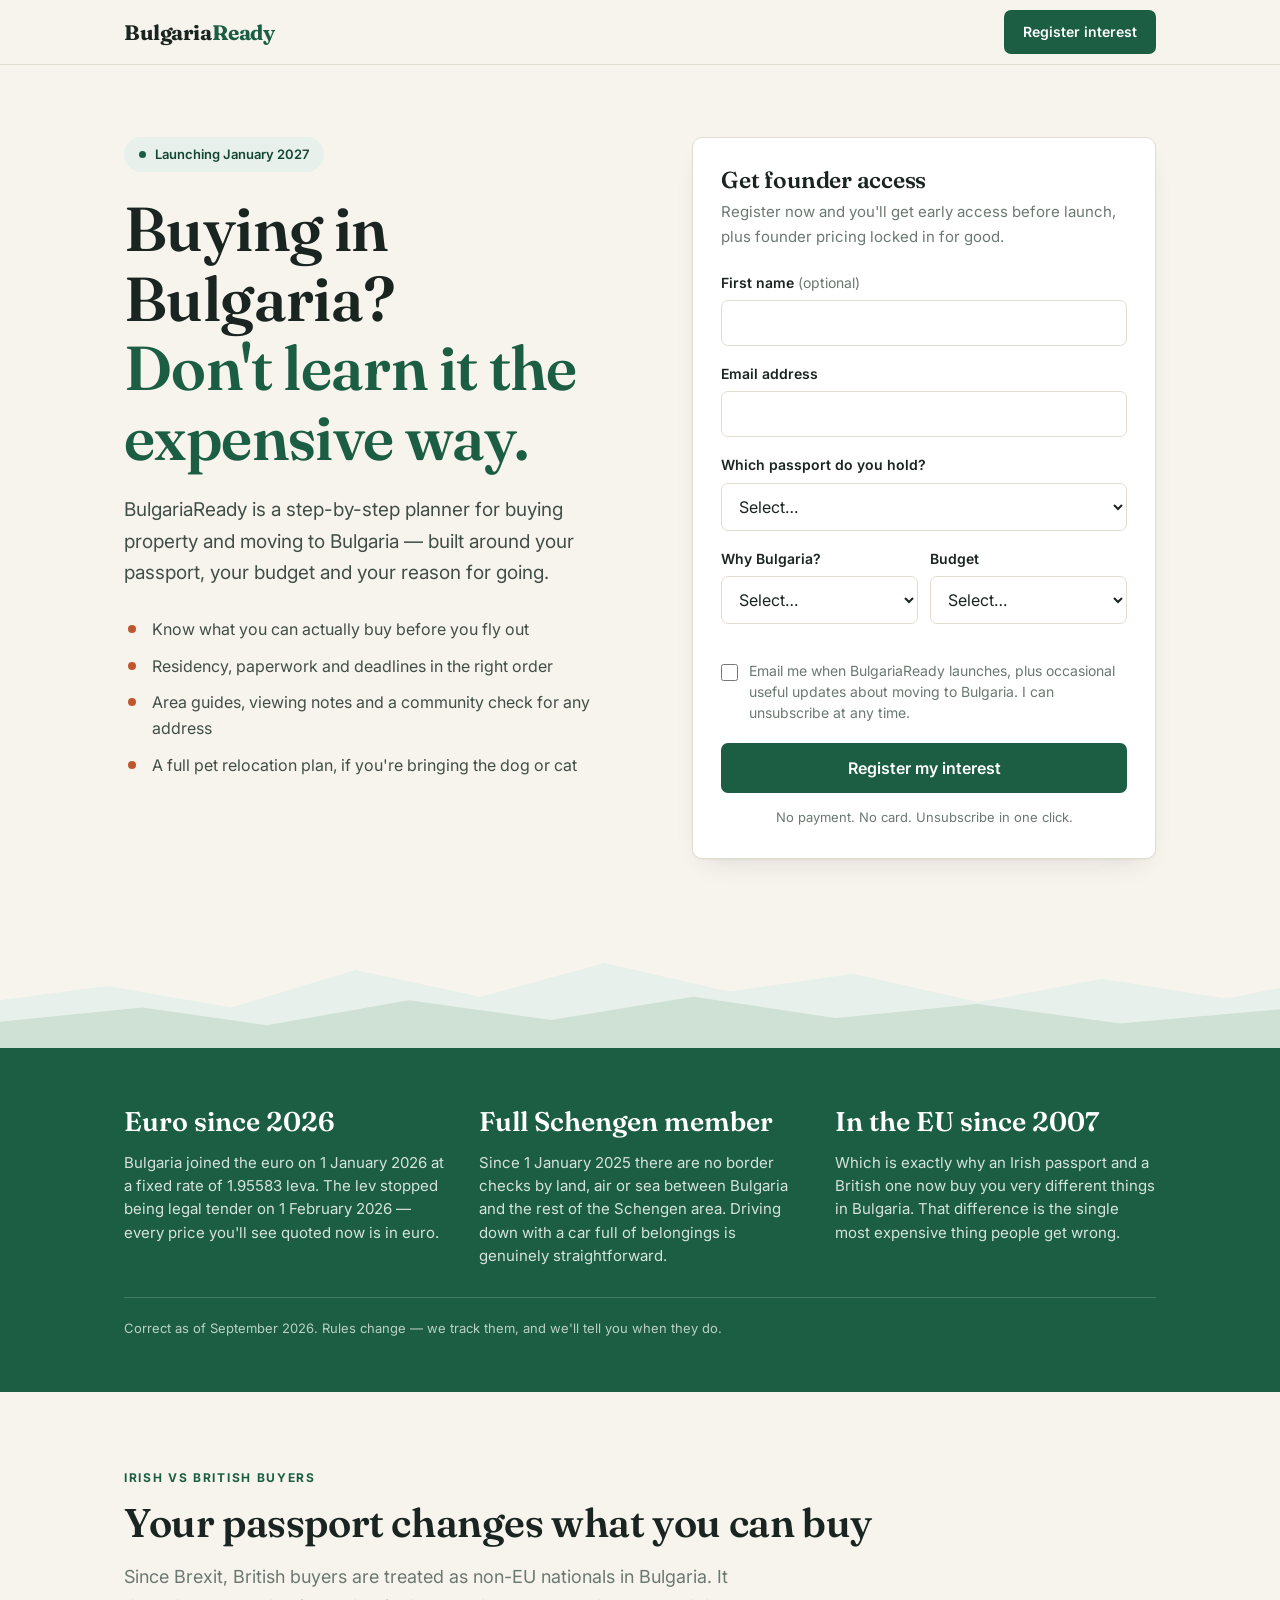
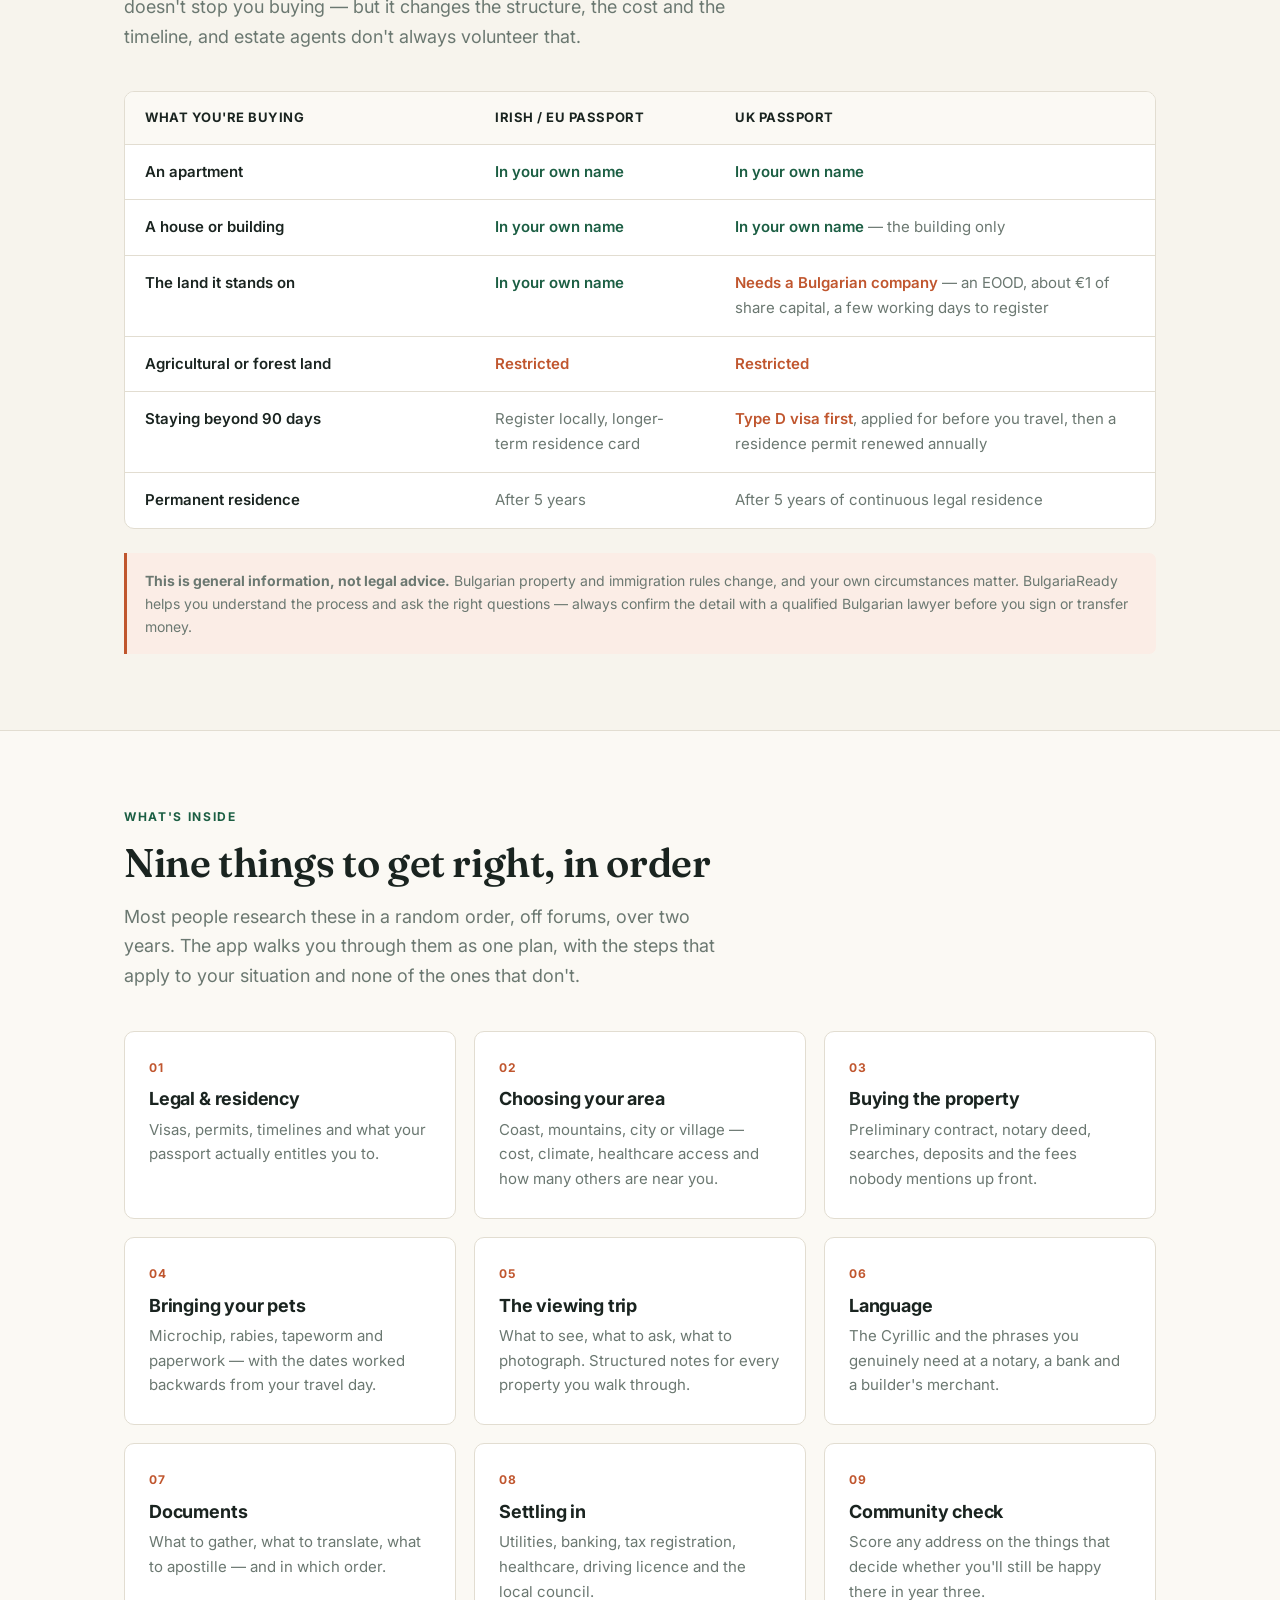
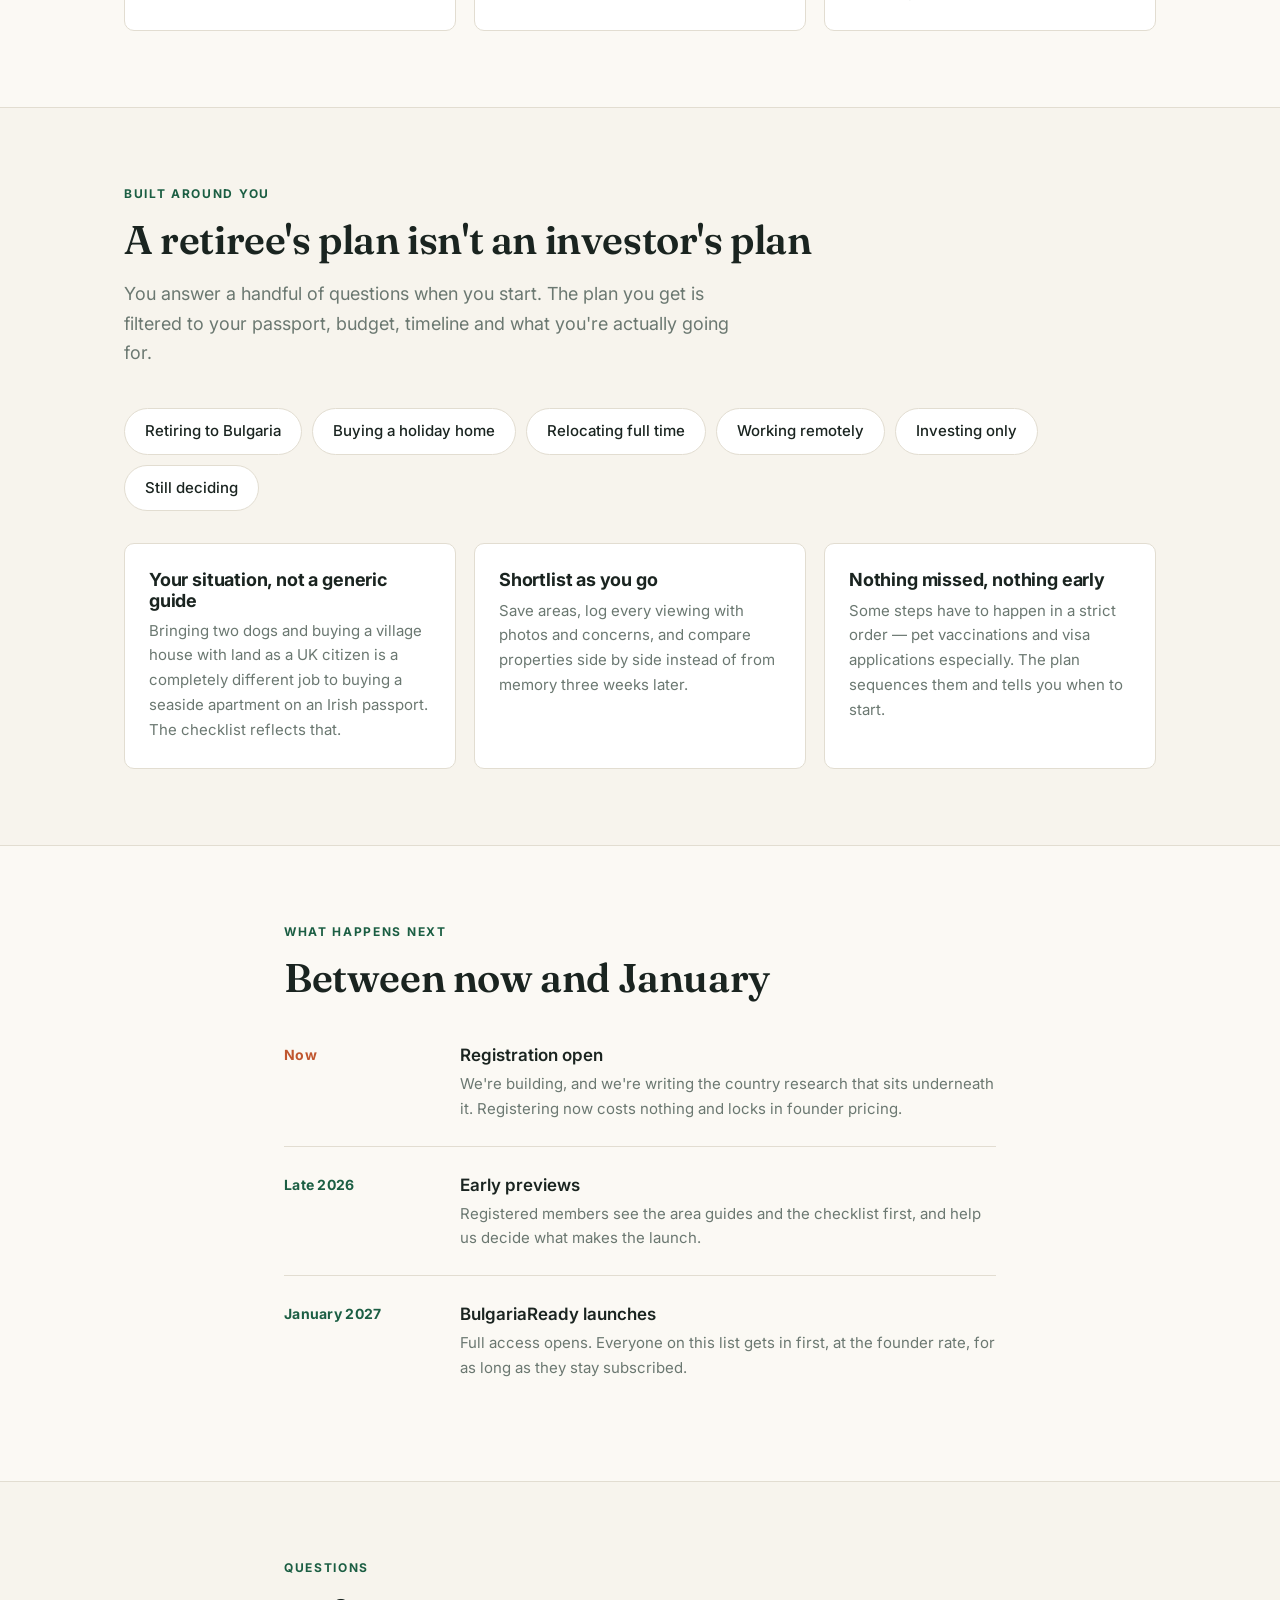
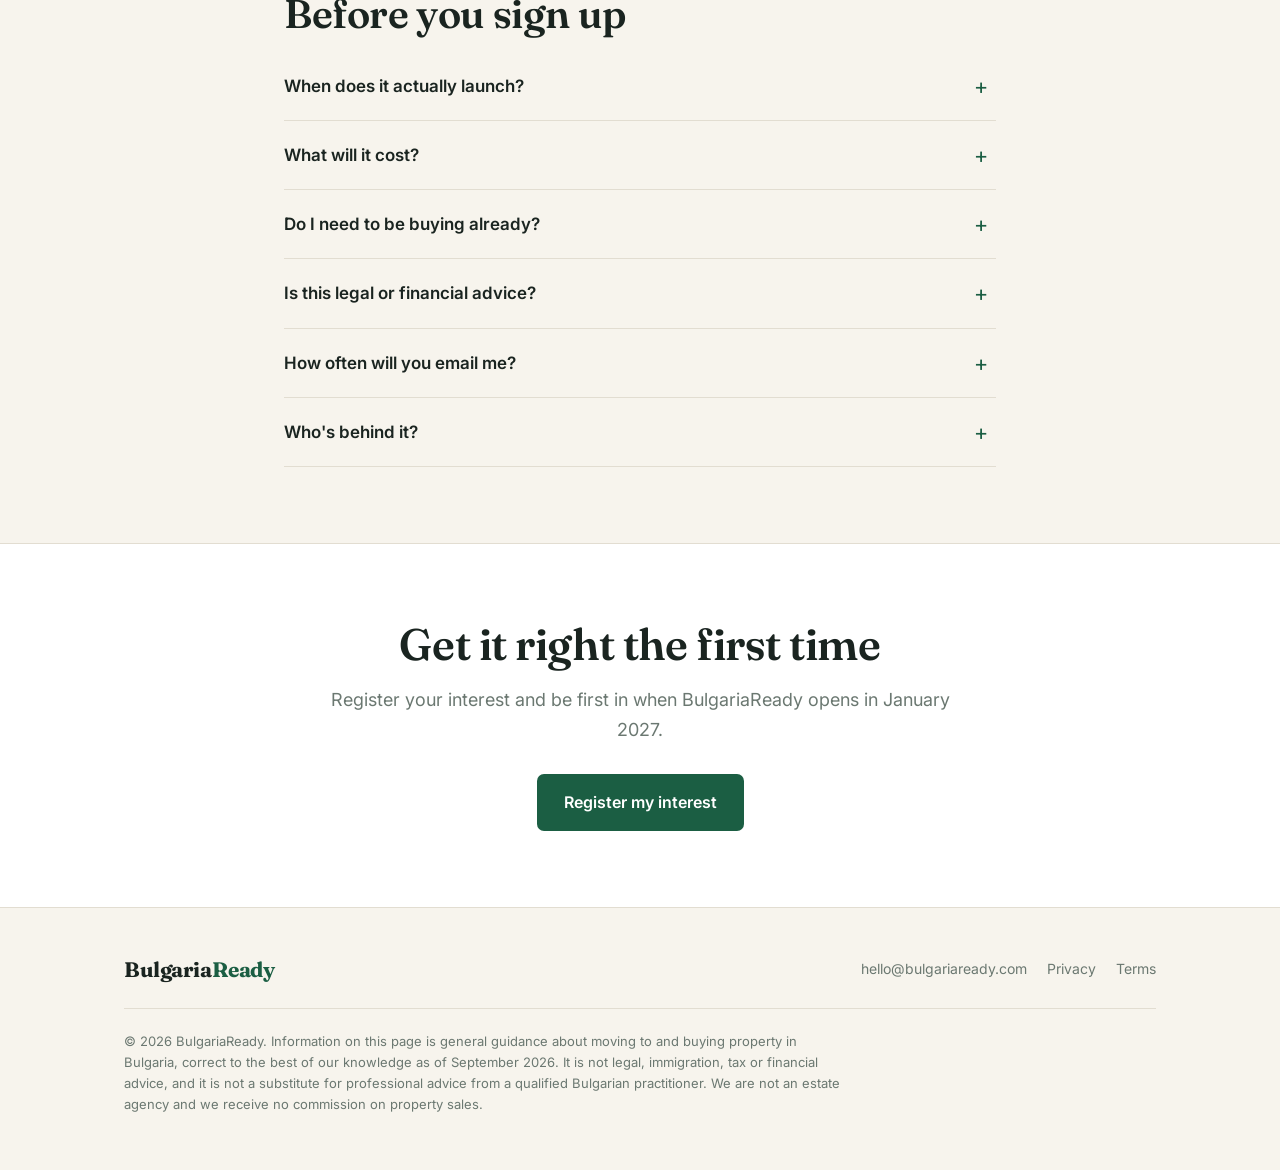
==== bulgaria-ready/index.html @ 2cf53c07 "Add BulgariaReady registration landing page Static, self-contained landing page to capture signups a" ====
<!DOCTYPE html>
<html lang="en">
<head>
<meta charset="UTF-8">
<meta name="viewport" content="width=device-width, initial-scale=1.0">
<title>BulgariaReady — Plan Your Move to Bulgaria</title>
<meta name="description" content="A step-by-step planner for buying property and moving to Bulgaria — residency, areas, the buying process, pets and paperwork. Launching January 2027. Register for founder access.">

<!-- Open Graph / social -->
<meta property="og:title" content="BulgariaReady — Plan Your Move to Bulgaria">
<meta property="og:description" content="Residency, areas, buying, pets and paperwork — in one plan built around your situation. Launching January 2027.">
<meta property="og:type" content="website">
<!-- TODO: set these to your live domain once the site is deployed -->
<meta property="og:url" content="https://bulgariaready.com/">
<meta name="twitter:card" content="summary_large_image">

<link rel="preconnect" href="https://fonts.googleapis.com">
<link rel="preconnect" href="https://fonts.gstatic.com" crossorigin>
<link href="https://fonts.googleapis.com/css2?family=Fraunces:opsz,wght@9..144,400;9..144,600;9..144,700&family=Inter:wght@400;500;600;700&display=swap" rel="stylesheet">

<style>
  *, *::before, *::after { box-sizing: border-box; margin: 0; padding: 0; }

  :root {
    color-scheme: light;

    --green:      #1B5E43;
    --green-dark: #144733;
    --green-soft: #E7F0EA;
    --terra:      #C0562E;
    --terra-soft: #FBEDE6;

    --sand:   #F7F4ED;
    --cream:  #FFFFFF;
    --ink:    #1A2420;
    --body-c: #414E47;
    --muted:  #6B7871;
    --border: #E2DDD1;

    --display: 'Fraunces', Georgia, serif;
    --body:    'Inter', -apple-system, BlinkMacSystemFont, sans-serif;

    --wrap: 1080px;
    --radius: 10px;
  }

  html { scroll-behavior: smooth; }

  body {
    background: var(--sand);
    color: var(--body-c);
    font-family: var(--body);
    /* Deliberately large: a big share of this audience is 50+ */
    font-size: 17px;
    line-height: 1.65;
    -webkit-font-smoothing: antialiased;
  }

  a { color: var(--green); }

  h1, h2, h3 {
    font-family: var(--display);
    color: var(--ink);
    line-height: 1.12;
    font-weight: 600;
    letter-spacing: -0.01em;
  }

  .wrap { max-width: var(--wrap); margin: 0 auto; padding: 0 24px; }
  .narrow { max-width: 760px; margin-left: auto; margin-right: auto; }

  section { padding: 76px 0; }

  .eyebrow {
    font-size: 12px;
    font-weight: 700;
    letter-spacing: 0.14em;
    text-transform: uppercase;
    color: var(--green);
    margin-bottom: 14px;
  }

  .section-title {
    font-size: clamp(28px, 4.2vw, 40px);
    margin-bottom: 16px;
  }

  .section-intro {
    font-size: 18px;
    color: var(--muted);
    max-width: 620px;
    margin-bottom: 40px;
  }

  /* ── NAV ───────────────────────────────── */
  nav {
    position: sticky;
    top: 0;
    z-index: 50;
    background: rgba(247,244,237,0.94);
    backdrop-filter: blur(8px);
    border-bottom: 1px solid var(--border);
  }

  .nav-inner {
    max-width: var(--wrap);
    margin: 0 auto;
    padding: 0 24px;
    height: 64px;
    display: flex;
    align-items: center;
    justify-content: space-between;
    gap: 16px;
  }

  .logo {
    font-family: var(--display);
    font-size: 21px;
    font-weight: 700;
    color: var(--ink);
    text-decoration: none;
    letter-spacing: -0.02em;
  }
  .logo span { color: var(--green); }

  .btn {
    display: inline-block;
    font-family: var(--body);
    font-weight: 600;
    text-decoration: none;
    border-radius: 7px;
    border: 1px solid transparent;
    cursor: pointer;
    transition: background 0.15s, border-color 0.15s;
  }

  .btn-primary {
    background: var(--green);
    color: #fff;
    padding: 14px 26px;
    font-size: 16px;
  }
  .btn-primary:hover { background: var(--green-dark); }

  .btn-sm { padding: 9px 18px; font-size: 14px; }

  /* ── HERO ──────────────────────────────── */
  .hero {
    position: relative;
    padding: 72px 0 0;
    overflow: hidden;
  }

  .hero-grid {
    display: grid;
    grid-template-columns: 1.05fr 0.95fr;
    gap: 56px;
    align-items: start;
  }

  .launch-pill {
    display: inline-flex;
    align-items: center;
    gap: 9px;
    background: var(--green-soft);
    color: var(--green-dark);
    font-size: 13px;
    font-weight: 600;
    padding: 7px 15px;
    border-radius: 999px;
    margin-bottom: 22px;
  }

  .launch-pill::before {
    content: '';
    width: 7px; height: 7px;
    border-radius: 50%;
    background: var(--green);
    flex-shrink: 0;
  }

  .hero h1 {
    font-size: clamp(38px, 6.2vw, 62px);
    margin-bottom: 22px;
  }

  .hero h1 em { font-style: normal; color: var(--green); }

  .hero-sub {
    font-size: 19px;
    max-width: 520px;
    margin-bottom: 28px;
  }

  .hero-points {
    list-style: none;
    display: grid;
    gap: 10px;
    margin-bottom: 8px;
  }

  .hero-points li {
    position: relative;
    padding-left: 28px;
    font-size: 16px;
  }

  .hero-points li::before {
    content: '';
    position: absolute;
    left: 4px; top: 9px;
    width: 8px; height: 8px;
    border-radius: 50%;
    background: var(--terra);
  }

  /* ── SIGNUP CARD ───────────────────────── */
  .signup-card {
    background: var(--cream);
    border: 1px solid var(--border);
    border-radius: var(--radius);
    padding: 30px 28px;
    box-shadow: 0 1px 2px rgba(26,36,32,0.04), 0 12px 28px -14px rgba(26,36,32,0.16);
  }

  .signup-card h2 {
    font-size: 23px;
    margin-bottom: 6px;
  }

  .signup-card .card-sub {
    font-size: 15px;
    color: var(--muted);
    margin-bottom: 22px;
  }

  .field { margin-bottom: 16px; }

  .field label {
    display: block;
    font-size: 14px;
    font-weight: 600;
    color: var(--ink);
    margin-bottom: 6px;
  }

  .field .hint {
    font-weight: 400;
    color: var(--muted);
  }

  .field input[type=text],
  .field input[type=email],
  .field select {
    width: 100%;
    font-family: var(--body);
    font-size: 16px;
    color: var(--ink);
    background: var(--cream);
    padding: 12px 13px;
    border: 1px solid var(--border);
    border-radius: 7px;
    transition: border-color 0.15s, box-shadow 0.15s;
  }

  .field input:focus,
  .field select:focus {
    outline: none;
    border-color: var(--green);
    box-shadow: 0 0 0 3px rgba(27,94,67,0.14);
  }

  .field-row {
    display: grid;
    grid-template-columns: 1fr 1fr;
    gap: 12px;
  }

  .consent {
    display: flex;
    gap: 11px;
    align-items: flex-start;
    margin: 20px 0;
  }

  .consent input {
    margin-top: 4px;
    width: 17px; height: 17px;
    accent-color: var(--green);
    flex-shrink: 0;
  }

  .consent label {
    font-size: 14px;
    line-height: 1.5;
    color: var(--muted);
  }

  .signup-card .btn-primary { width: 100%; text-align: center; }

  .form-note {
    font-size: 13px;
    color: var(--muted);
    text-align: center;
    margin-top: 14px;
  }

  /* honeypot — hidden from people, visible to naive bots */
  .hp {
    position: absolute;
    left: -9999px;
    width: 1px; height: 1px;
    overflow: hidden;
  }

  .form-error {
    display: none;
    background: var(--terra-soft);
    border: 1px solid #EEC9B6;
    color: #8F3C1D;
    font-size: 14px;
    padding: 12px 14px;
    border-radius: 7px;
    margin-bottom: 16px;
  }
  .form-error.show { display: block; }

  .form-success {
    display: none;
    text-align: center;
    padding: 14px 4px;
  }
  .form-success.show { display: block; }
  .form-success .tick {
    width: 46px; height: 46px;
    margin: 0 auto 14px;
    border-radius: 50%;
    background: var(--green-soft);
    color: var(--green);
    font-size: 24px;
    line-height: 46px;
  }
  .form-success h3 { font-size: 20px; margin-bottom: 8px; }
  .form-success p { font-size: 15px; color: var(--muted); }

  /* ── HILLS (signature graphic) ─────────── */
  .hills {
    display: block;
    width: 100%;
    height: auto;
    margin-top: 56px;
  }

  /* ── FACT STRIP ────────────────────────── */
  .facts {
    background: var(--green);
    color: #fff;
    padding: 52px 0;
  }

  .facts-grid {
    display: grid;
    grid-template-columns: repeat(auto-fit, minmax(240px, 1fr));
    gap: 34px;
  }

  .fact-k {
    font-family: var(--display);
    font-size: 27px;
    font-weight: 600;
    color: #fff;
    margin-bottom: 6px;
  }

  .fact-v {
    font-size: 15px;
    color: rgba(255,255,255,0.82);
    line-height: 1.55;
  }

  .facts-foot {
    margin-top: 30px;
    padding-top: 20px;
    border-top: 1px solid rgba(255,255,255,0.18);
    font-size: 13px;
    color: rgba(255,255,255,0.7);
  }

  /* ── CARD GRID ─────────────────────────── */
  .card-grid {
    display: grid;
    grid-template-columns: repeat(auto-fit, minmax(270px, 1fr));
    gap: 18px;
  }

  .card {
    background: var(--cream);
    border: 1px solid var(--border);
    border-radius: var(--radius);
    padding: 26px 24px;
  }

  .card h3 {
    font-size: 18px;
    margin-bottom: 8px;
    font-family: var(--body);
    font-weight: 700;
  }

  .card p { font-size: 15px; color: var(--muted); }

  .card-num {
    font-family: var(--body);
    font-size: 12px;
    font-weight: 700;
    letter-spacing: 0.1em;
    color: var(--terra);
    display: block;
    margin-bottom: 12px;
  }

  /* ── PASSPORT TABLE ────────────────────── */
  .table-wrap {
    background: var(--cream);
    border: 1px solid var(--border);
    border-radius: var(--radius);
    overflow-x: auto;
  }

  table {
    width: 100%;
    border-collapse: collapse;
    font-size: 15px;
    min-width: 560px;
  }

  th, td {
    text-align: left;
    padding: 15px 20px;
    border-bottom: 1px solid var(--border);
    vertical-align: top;
  }

  thead th {
    font-size: 13px;
    font-weight: 700;
    letter-spacing: 0.04em;
    text-transform: uppercase;
    color: var(--ink);
    background: #FBF9F4;
  }

  tbody th {
    font-weight: 600;
    color: var(--ink);
    width: 34%;
  }

  tbody tr:last-child th,
  tbody tr:last-child td { border-bottom: none; }

  td { color: var(--muted); }

  .yes { color: var(--green); font-weight: 600; }
  .careful { color: var(--terra); font-weight: 600; }

  .disclaimer {
    font-size: 14px;
    color: var(--muted);
    background: var(--terra-soft);
    border-left: 3px solid var(--terra);
    padding: 16px 18px;
    border-radius: 0 7px 7px 0;
    margin-top: 24px;
  }

  /* ── PROFILES ──────────────────────────── */
  .profiles {
    display: flex;
    flex-wrap: wrap;
    gap: 10px;
    margin-bottom: 32px;
  }

  .profile-chip {
    background: var(--cream);
    border: 1px solid var(--border);
    border-radius: 999px;
    padding: 10px 20px;
    font-size: 15px;
    font-weight: 500;
    color: var(--ink);
  }

  /* ── TIMELINE ──────────────────────────── */
  .timeline { display: grid; gap: 0; }

  .tl-item {
    display: grid;
    grid-template-columns: 150px 1fr;
    gap: 26px;
    padding: 24px 0;
    border-bottom: 1px solid var(--border);
    align-items: start;
  }
  .tl-item:last-child { border-bottom: none; }

  .tl-when {
    font-size: 14px;
    font-weight: 700;
    color: var(--green);
    letter-spacing: 0.02em;
    padding-top: 2px;
  }

  .tl-item.now .tl-when { color: var(--terra); }

  .tl-what { font-weight: 600; color: var(--ink); margin-bottom: 3px; }
  .tl-desc { font-size: 15px; color: var(--muted); }

  /* ── FAQ ───────────────────────────────── */
  .faq-item {
    border-bottom: 1px solid var(--border);
  }
  .faq-item:first-child { border-top: 1px solid var(--border); }

  .faq-item summary {
    font-family: var(--body);
    font-size: 17px;
    font-weight: 600;
    color: var(--ink);
    padding: 20px 40px 20px 0;
    cursor: pointer;
    list-style: none;
    position: relative;
  }
  .faq-item summary::-webkit-details-marker { display: none; }

  .faq-item summary::after {
    content: '+';
    position: absolute;
    right: 8px; top: 50%;
    transform: translateY(-50%);
    font-size: 22px;
    font-weight: 400;
    color: var(--green);
  }
  .faq-item[open] summary::after { content: '–'; }

  .faq-item .answer {
    padding: 0 40px 22px 0;
    font-size: 16px;
    color: var(--muted);
  }

  /* ── FINAL CTA ─────────────────────────── */
  .final {
    background: var(--cream);
    border-top: 1px solid var(--border);
    border-bottom: 1px solid var(--border);
  }

  .final-inner { text-align: center; max-width: 640px; margin: 0 auto; }

  .final h2 { font-size: clamp(30px, 5vw, 44px); margin-bottom: 16px; }
  .final p { font-size: 18px; color: var(--muted); margin-bottom: 30px; }

  /* ── FOOTER ────────────────────────────── */
  footer {
    padding: 44px 0 56px;
    font-size: 14px;
    color: var(--muted);
  }

  .foot-top {
    display: flex;
    flex-wrap: wrap;
    justify-content: space-between;
    gap: 18px;
    align-items: center;
    padding-bottom: 22px;
    border-bottom: 1px solid var(--border);
    margin-bottom: 22px;
  }

  .foot-links { display: flex; flex-wrap: wrap; gap: 20px; }
  .foot-links a { color: var(--muted); text-decoration: none; }
  .foot-links a:hover { color: var(--green); text-decoration: underline; }

  .foot-legal { font-size: 13px; line-height: 1.6; max-width: 720px; }

  /* ── RESPONSIVE ────────────────────────── */
  @media (max-width: 880px) {
    .hero-grid { grid-template-columns: 1fr; gap: 40px; }
    .hero { padding-top: 48px; }
    section { padding: 60px 0; }
    .tl-item { grid-template-columns: 1fr; gap: 6px; }
  }

  @media (max-width: 560px) {
    body { font-size: 16px; }
    .wrap { padding: 0 18px; }
    .nav-inner { padding: 0 18px; }
    .field-row { grid-template-columns: 1fr; }
    .signup-card { padding: 24px 20px; }
  }

  @media (prefers-reduced-motion: reduce) {
    html { scroll-behavior: auto; }
    * { transition: none !important; }
  }
</style>
</head>
<body>

<nav>
  <div class="nav-inner">
    <a href="#top" class="logo">Bulgaria<span>Ready</span></a>
    <a href="#register" class="btn btn-primary btn-sm">Register interest</a>
  </div>
</nav>

<!-- ═══ HERO ═══ -->
<div id="top" class="hero">
  <div class="wrap">
    <div class="hero-grid">

      <div>
        <div class="launch-pill">Launching January 2027</div>

        <h1>Buying in Bulgaria?<br><em>Don't learn it the expensive way.</em></h1>

        <p class="hero-sub">
          BulgariaReady is a step-by-step planner for buying property and moving to
          Bulgaria — built around your passport, your budget and your reason for going.
        </p>

        <ul class="hero-points">
          <li>Know what you can actually buy before you fly out</li>
          <li>Residency, paperwork and deadlines in the right order</li>
          <li>Area guides, viewing notes and a community check for any address</li>
          <li>A full pet relocation plan, if you're bringing the dog or cat</li>
        </ul>
      </div>

      <!-- ═══ SIGNUP ═══ -->
      <div class="signup-card" id="register">
        <h2>Get founder access</h2>
        <p class="card-sub">
          Register now and you'll get early access before launch, plus founder pricing
          locked in for good.
        </p>

        <div class="form-error" id="formError" role="alert"></div>

        <form id="signupForm" novalidate>
          <div class="field">
            <label for="firstname">First name <span class="hint">(optional)</span></label>
            <input type="text" id="firstname" name="FIRSTNAME" autocomplete="given-name">
          </div>

          <div class="field">
            <label for="email">Email address</label>
            <input type="email" id="email" name="CONTACT_EMAIL" required autocomplete="email">
          </div>

          <div class="field">
            <label for="passport">Which passport do you hold?</label>
            <select id="passport" name="CONTACT_CF1">
              <option value="">Select…</option>
              <option value="eu">Ireland or another EU country</option>
              <option value="uk">United Kingdom</option>
              <option value="other">Somewhere else</option>
            </select>
          </div>

          <div class="field-row">
            <div class="field">
              <label for="reason">Why Bulgaria?</label>
              <select id="reason" name="CONTACT_CF2">
                <option value="">Select…</option>
                <option value="retiring">Retiring there</option>
                <option value="holiday_home">Holiday home</option>
                <option value="relocating_full_time">Moving full time</option>
                <option value="remote_working">Working remotely</option>
                <option value="investment_only">Investment only</option>
                <option value="not_sure">Still deciding</option>
              </select>
            </div>

            <div class="field">
              <label for="budget">Budget</label>
              <select id="budget" name="CONTACT_CF3">
                <option value="">Select…</option>
                <option value="under_30k">Under €30,000</option>
                <option value="30k_60k">€30,000 – €60,000</option>
                <option value="60k_100k">€60,000 – €100,000</option>
                <option value="100k_200k">€100,000 – €200,000</option>
                <option value="over_200k">Over €200,000</option>
              </select>
            </div>
          </div>

          <!-- honeypot: real people never fill this in -->
          <div class="hp" aria-hidden="true">
            <label for="website_url">Leave this field empty</label>
            <input type="text" id="website_url" name="website_url" tabindex="-1" autocomplete="off">
          </div>

          <div class="consent">
            <input type="checkbox" id="consent" name="consent" required>
            <label for="consent">
              Email me when BulgariaReady launches, plus occasional useful updates about
              moving to Bulgaria. I can unsubscribe at any time.
            </label>
          </div>

          <button type="submit" class="btn btn-primary" id="submitBtn">Register my interest</button>

          <p class="form-note">No payment. No card. Unsubscribe in one click.</p>
        </form>

        <div class="form-success" id="formSuccess">
          <div class="tick">✓</div>
          <h3>You're on the list</h3>
          <p id="successMsg">
            Check your inbox to confirm your email address — that last step is what
            makes sure our launch email actually reaches you.
          </p>
        </div>
      </div>

    </div>
  </div>

  <!-- signature graphic: Bulgarian hill country -->
  <svg class="hills" viewBox="0 0 1440 150" preserveAspectRatio="none" aria-hidden="true" focusable="false">
    <path fill="#E7F0EA" d="M0,96 L120,80 L260,104 L400,62 L540,92 L680,54 L820,86 L960,66 L1100,98 L1240,72 L1380,94 L1440,82 L1440,150 L0,150 Z"/>
    <path fill="#CFE1D5" d="M0,120 L160,104 L300,124 L460,96 L620,118 L780,92 L940,116 L1100,100 L1260,122 L1440,106 L1440,150 L0,150 Z"/>
  </svg>
</div>

<!-- ═══ FACTS ═══ -->
<div class="facts">
  <div class="wrap">
    <div class="facts-grid">
      <div>
        <div class="fact-k">Euro since 2026</div>
        <p class="fact-v">
          Bulgaria joined the euro on 1 January 2026 at a fixed rate of 1.95583 leva.
          The lev stopped being legal tender on 1 February 2026 — every price you'll
          see quoted now is in euro.
        </p>
      </div>
      <div>
        <div class="fact-k">Full Schengen member</div>
        <p class="fact-v">
          Since 1 January 2025 there are no border checks by land, air or sea between
          Bulgaria and the rest of the Schengen area. Driving down with a car full of
          belongings is genuinely straightforward.
        </p>
      </div>
      <div>
        <div class="fact-k">In the EU since 2007</div>
        <p class="fact-v">
          Which is exactly why an Irish passport and a British one now buy you very
          different things in Bulgaria. That difference is the single most expensive
          thing people get wrong.
        </p>
      </div>
    </div>
    <p class="facts-foot">Correct as of September 2026. Rules change — we track them, and we'll tell you when they do.</p>
  </div>
</div>

<!-- ═══ PASSPORT COMPARISON ═══ -->
<section>
  <div class="wrap">
    <p class="eyebrow">Irish vs British buyers</p>
    <h2 class="section-title">Your passport changes what you can buy</h2>
    <p class="section-intro">
      Since Brexit, British buyers are treated as non-EU nationals in Bulgaria. It
      doesn't stop you buying — but it changes the structure, the cost and the
      timeline, and estate agents don't always volunteer that.
    </p>

    <div class="table-wrap">
      <table>
        <thead>
          <tr>
            <th scope="col">What you're buying</th>
            <th scope="col">Irish / EU passport</th>
            <th scope="col">UK passport</th>
          </tr>
        </thead>
        <tbody>
          <tr>
            <th scope="row">An apartment</th>
            <td><span class="yes">In your own name</span></td>
            <td><span class="yes">In your own name</span></td>
          </tr>
          <tr>
            <th scope="row">A house or building</th>
            <td><span class="yes">In your own name</span></td>
            <td><span class="yes">In your own name</span> — the building only</td>
          </tr>
          <tr>
            <th scope="row">The land it stands on</th>
            <td><span class="yes">In your own name</span></td>
            <td><span class="careful">Needs a Bulgarian company</span> — an EOOD, about €1 of share capital, a few working days to register</td>
          </tr>
          <tr>
            <th scope="row">Agricultural or forest land</th>
            <td><span class="careful">Restricted</span></td>
            <td><span class="careful">Restricted</span></td>
          </tr>
          <tr>
            <th scope="row">Staying beyond 90 days</th>
            <td>Register locally, longer-term residence card</td>
            <td><span class="careful">Type D visa first</span>, applied for before you travel, then a residence permit renewed annually</td>
          </tr>
          <tr>
            <th scope="row">Permanent residence</th>
            <td>After 5 years</td>
            <td>After 5 years of continuous legal residence</td>
          </tr>
        </tbody>
      </table>
    </div>

    <p class="disclaimer">
      <strong>This is general information, not legal advice.</strong> Bulgarian property
      and immigration rules change, and your own circumstances matter. BulgariaReady
      helps you understand the process and ask the right questions — always confirm the
      detail with a qualified Bulgarian lawyer before you sign or transfer money.
    </p>
  </div>
</section>

<!-- ═══ WHAT'S COVERED ═══ -->
<section style="background:#FBF9F4; border-top:1px solid var(--border); border-bottom:1px solid var(--border);">
  <div class="wrap">
    <p class="eyebrow">What's inside</p>
    <h2 class="section-title">Nine things to get right, in order</h2>
    <p class="section-intro">
      Most people research these in a random order, off forums, over two years. The app
      walks you through them as one plan, with the steps that apply to your situation
      and none of the ones that don't.
    </p>

    <div class="card-grid">
      <div class="card">
        <span class="card-num">01</span>
        <h3>Legal &amp; residency</h3>
        <p>Visas, permits, timelines and what your passport actually entitles you to.</p>
      </div>
      <div class="card">
        <span class="card-num">02</span>
        <h3>Choosing your area</h3>
        <p>Coast, mountains, city or village — cost, climate, healthcare access and how many others are near you.</p>
      </div>
      <div class="card">
        <span class="card-num">03</span>
        <h3>Buying the property</h3>
        <p>Preliminary contract, notary deed, searches, deposits and the fees nobody mentions up front.</p>
      </div>
      <div class="card">
        <span class="card-num">04</span>
        <h3>Bringing your pets</h3>
        <p>Microchip, rabies, tapeworm and paperwork — with the dates worked backwards from your travel day.</p>
      </div>
      <div class="card">
        <span class="card-num">05</span>
        <h3>The viewing trip</h3>
        <p>What to see, what to ask, what to photograph. Structured notes for every property you walk through.</p>
      </div>
      <div class="card">
        <span class="card-num">06</span>
        <h3>Language</h3>
        <p>The Cyrillic and the phrases you genuinely need at a notary, a bank and a builder's merchant.</p>
      </div>
      <div class="card">
        <span class="card-num">07</span>
        <h3>Documents</h3>
        <p>What to gather, what to translate, what to apostille — and in which order.</p>
      </div>
      <div class="card">
        <span class="card-num">08</span>
        <h3>Settling in</h3>
        <p>Utilities, banking, tax registration, healthcare, driving licence and the local council.</p>
      </div>
      <div class="card">
        <span class="card-num">09</span>
        <h3>Community check</h3>
        <p>Score any address on the things that decide whether you'll still be happy there in year three.</p>
      </div>
    </div>
  </div>
</section>

<!-- ═══ PROFILES ═══ -->
<section>
  <div class="wrap">
    <p class="eyebrow">Built around you</p>
    <h2 class="section-title">A retiree's plan isn't an investor's plan</h2>
    <p class="section-intro">
      You answer a handful of questions when you start. The plan you get is filtered to
      your passport, budget, timeline and what you're actually going for.
    </p>

    <div class="profiles">
      <span class="profile-chip">Retiring to Bulgaria</span>
      <span class="profile-chip">Buying a holiday home</span>
      <span class="profile-chip">Relocating full time</span>
      <span class="profile-chip">Working remotely</span>
      <span class="profile-chip">Investing only</span>
      <span class="profile-chip">Still deciding</span>
    </div>

    <div class="card-grid">
      <div class="card">
        <h3>Your situation, not a generic guide</h3>
        <p>
          Bringing two dogs and buying a village house with land as a UK citizen is a
          completely different job to buying a seaside apartment on an Irish passport.
          The checklist reflects that.
        </p>
      </div>
      <div class="card">
        <h3>Shortlist as you go</h3>
        <p>
          Save areas, log every viewing with photos and concerns, and compare properties
          side by side instead of from memory three weeks later.
        </p>
      </div>
      <div class="card">
        <h3>Nothing missed, nothing early</h3>
        <p>
          Some steps have to happen in a strict order — pet vaccinations and visa
          applications especially. The plan sequences them and tells you when to start.
        </p>
      </div>
    </div>
  </div>
</section>

<!-- ═══ TIMELINE ═══ -->
<section style="background:#FBF9F4; border-top:1px solid var(--border); border-bottom:1px solid var(--border);">
  <div class="wrap narrow">
    <p class="eyebrow">What happens next</p>
    <h2 class="section-title">Between now and January</h2>

    <div class="timeline">
      <div class="tl-item now">
        <div class="tl-when">Now</div>
        <div>
          <div class="tl-what">Registration open</div>
          <p class="tl-desc">
            We're building, and we're writing the country research that sits underneath
            it. Registering now costs nothing and locks in founder pricing.
          </p>
        </div>
      </div>
      <div class="tl-item">
        <div class="tl-when">Late 2026</div>
        <div>
          <div class="tl-what">Early previews</div>
          <p class="tl-desc">
            Registered members see the area guides and the checklist first, and help us
            decide what makes the launch.
          </p>
        </div>
      </div>
      <div class="tl-item">
        <div class="tl-when">January 2027</div>
        <div>
          <div class="tl-what">BulgariaReady launches</div>
          <p class="tl-desc">
            Full access opens. Everyone on this list gets in first, at the founder rate,
            for as long as they stay subscribed.
          </p>
        </div>
      </div>
    </div>
  </div>
</section>

<!-- ═══ FAQ ═══ -->
<section>
  <div class="wrap narrow">
    <p class="eyebrow">Questions</p>
    <h2 class="section-title">Before you sign up</h2>

    <details class="faq-item">
      <summary>When does it actually launch?</summary>
      <p class="answer">
        January 2027. We'd rather tell you a real date and hit it than open something
        half-built. Everyone registered here gets access before it opens publicly.
      </p>
    </details>

    <details class="faq-item">
      <summary>What will it cost?</summary>
      <p class="answer">
        There'll be a free tier that covers the basics, and a paid tier for the full
        planner, area data and document tools. Registering now locks in founder pricing,
        which will be below whatever we launch at publicly.
      </p>
    </details>

    <details class="faq-item">
      <summary>Do I need to be buying already?</summary>
      <p class="answer">
        No. Plenty of people on this list are still working out whether Bulgaria is
        right for them at all. That's a perfectly good reason to be here — deciding
        properly is cheaper than deciding twice.
      </p>
    </details>

    <details class="faq-item">
      <summary>Is this legal or financial advice?</summary>
      <p class="answer">
        No, and we're careful about that line. BulgariaReady explains the process,
        sequences it, and makes sure you walk into a lawyer's office knowing what to
        ask. It does not replace a Bulgarian lawyer, accountant or tax adviser, and you
        should use all three.
      </p>
    </details>

    <details class="faq-item">
      <summary>How often will you email me?</summary>
      <p class="answer">
        Rarely. A confirmation now, occasional updates worth reading between now and
        January, and the launch email. One click unsubscribes you, and we never pass
        your details to estate agents or anyone else.
      </p>
    </details>

    <details class="faq-item">
      <summary>Who's behind it?</summary>
      <p class="answer">
        A small independent team — we're not an estate agency and we don't take
        commission on property. That matters, because it means nothing in the app is
        steering you towards a particular seller.
      </p>
    </details>
  </div>
</section>

<!-- ═══ FINAL CTA ═══ -->
<div class="final">
  <section>
    <div class="wrap">
      <div class="final-inner">
        <h2>Get it right the first time</h2>
        <p>
          Register your interest and be first in when BulgariaReady opens in January 2027.
        </p>
        <a href="#register" class="btn btn-primary">Register my interest</a>
      </div>
    </div>
  </section>
</div>

<!-- ═══ FOOTER ═══ -->
<footer>
  <div class="wrap">
    <div class="foot-top">
      <div class="logo">Bulgaria<span>Ready</span></div>
      <div class="foot-links">
        <!-- TODO: replace with your real Zoho address and policy pages -->
        <a href="mailto:hello@bulgariaready.com">hello@bulgariaready.com</a>
        <a href="/privacy.html">Privacy</a>
        <a href="/terms.html">Terms</a>
      </div>
    </div>
    <p class="foot-legal">
      &copy; 2026 BulgariaReady. Information on this page is general guidance about
      moving to and buying property in Bulgaria, correct to the best of our knowledge as
      of September 2026. It is not legal, immigration, tax or financial advice, and it
      is not a substitute for professional advice from a qualified Bulgarian
      practitioner. We are not an estate agency and we receive no commission on property
      sales.
    </p>
  </div>
</footer>

<script>
/* ────────────────────────────────────────────────────────────
   SETUP — the only part you need to edit.

   In Zoho Campaigns: Contacts → Manage Lists → your list →
   Signup Forms → Embed Form. Copy the generated <form> tag's
   action URL into ACTION, and copy every <input type="hidden">
   Zoho generates into HIDDEN as key/value pairs.

   Until ACTION is filled in, the form stays in preview mode:
   it validates and shows the success state, but nothing is sent
   anywhere. That keeps the page safe to put live early.
   ──────────────────────────────────────────────────────────── */
var ZOHO = {
  ACTION: '',   // e.g. 'https://xxxxx.maillist-manage.eu/weboptin.zc'
  HIDDEN: {
    // 'zc_trackCode': '...',
    // 'lD':           '...',
    // 'emailReportId':'...',
    // 'zx':           '...',
    // 'submitType':   'optinCustomView',
    // 'mode':         'OptinCreateView'
  }
};

(function () {
  var form    = document.getElementById('signupForm');
  var errBox  = document.getElementById('formError');
  var success = document.getElementById('formSuccess');
  var btn     = document.getElementById('submitBtn');
  var msg     = document.getElementById('successMsg');

  var STORE_KEY = 'bulgariaready_registered';

  function showError(text) {
    errBox.textContent = text;
    errBox.classList.add('show');
  }

  function clearError() {
    errBox.classList.remove('show');
  }

  function showSuccess(previewMode) {
    form.style.display = 'none';
    clearError();
    if (previewMode) {
      msg.textContent = 'Preview mode — the form is working, but it is not connected ' +
                        'to Zoho yet, so nothing was sent.';
    }
    success.classList.add('show');
  }

  /* Returning visitors who already signed up see the done state.
     Wrapped because storage throws in some private-browsing modes. */
  try {
    if (window.localStorage && localStorage.getItem(STORE_KEY) === 'yes') {
      form.style.display = 'none';
      success.classList.add('show');
      msg.textContent = 'You registered from this device already. We\'ll be in touch ' +
                        'before we open in January 2027.';
    }
  } catch (e) { /* no storage — show the normal form */ }

  form.addEventListener('submit', function (e) {
    e.preventDefault();
    clearError();

    var email    = document.getElementById('email').value.trim();
    var consent  = document.getElementById('consent').checked;
    var honeypot = document.getElementById('website_url').value;

    if (honeypot) { showSuccess(true); return; }   // bot — fail silently

    if (!email || email.indexOf('@') < 1 || email.lastIndexOf('.') < email.indexOf('@')) {
      showError('Please enter a valid email address so we can reach you.');
      document.getElementById('email').focus();
      return;
    }

    if (!consent) {
      showError('Please tick the box to confirm we can email you.');
      document.getElementById('consent').focus();
      return;
    }

    try {
      if (window.localStorage) localStorage.setItem(STORE_KEY, 'yes');
    } catch (e2) { /* not essential */ }

    if (!ZOHO.ACTION) { showSuccess(true); return; }   // not wired up yet

    /* Build a real POST to Zoho. Done this way rather than hard-coding
       Zoho's hidden fields into the markup so the whole integration
       lives in the ZOHO object above. */
    btn.disabled = true;
    btn.textContent = 'Registering…';

    var post = document.createElement('form');
    post.method = 'POST';
    post.action = ZOHO.ACTION;
    post.style.display = 'none';

    Object.keys(ZOHO.HIDDEN).forEach(function (k) {
      var i = document.createElement('input');
      i.type = 'hidden'; i.name = k; i.value = ZOHO.HIDDEN[k];
      post.appendChild(i);
    });

    ['FIRSTNAME', 'CONTACT_EMAIL', 'CONTACT_CF1', 'CONTACT_CF2', 'CONTACT_CF3']
      .forEach(function (name) {
        var src = form.querySelector('[name="' + name + '"]');
        if (!src || !src.value) return;
        var i = document.createElement('input');
        i.type = 'hidden'; i.name = name; i.value = src.value;
        post.appendChild(i);
      });

    document.body.appendChild(post);
    post.submit();
  });
})();
</script>

<!-- structured data for search engines -->
<script type="application/ld+json">
{
  "@context": "https://schema.org",
  "@type": "WebSite",
  "name": "BulgariaReady",
  "description": "A step-by-step planner for buying property and moving to Bulgaria. Launching January 2027.",
  "url": "https://bulgariaready.com/"
}
</script>

</body>
</html>
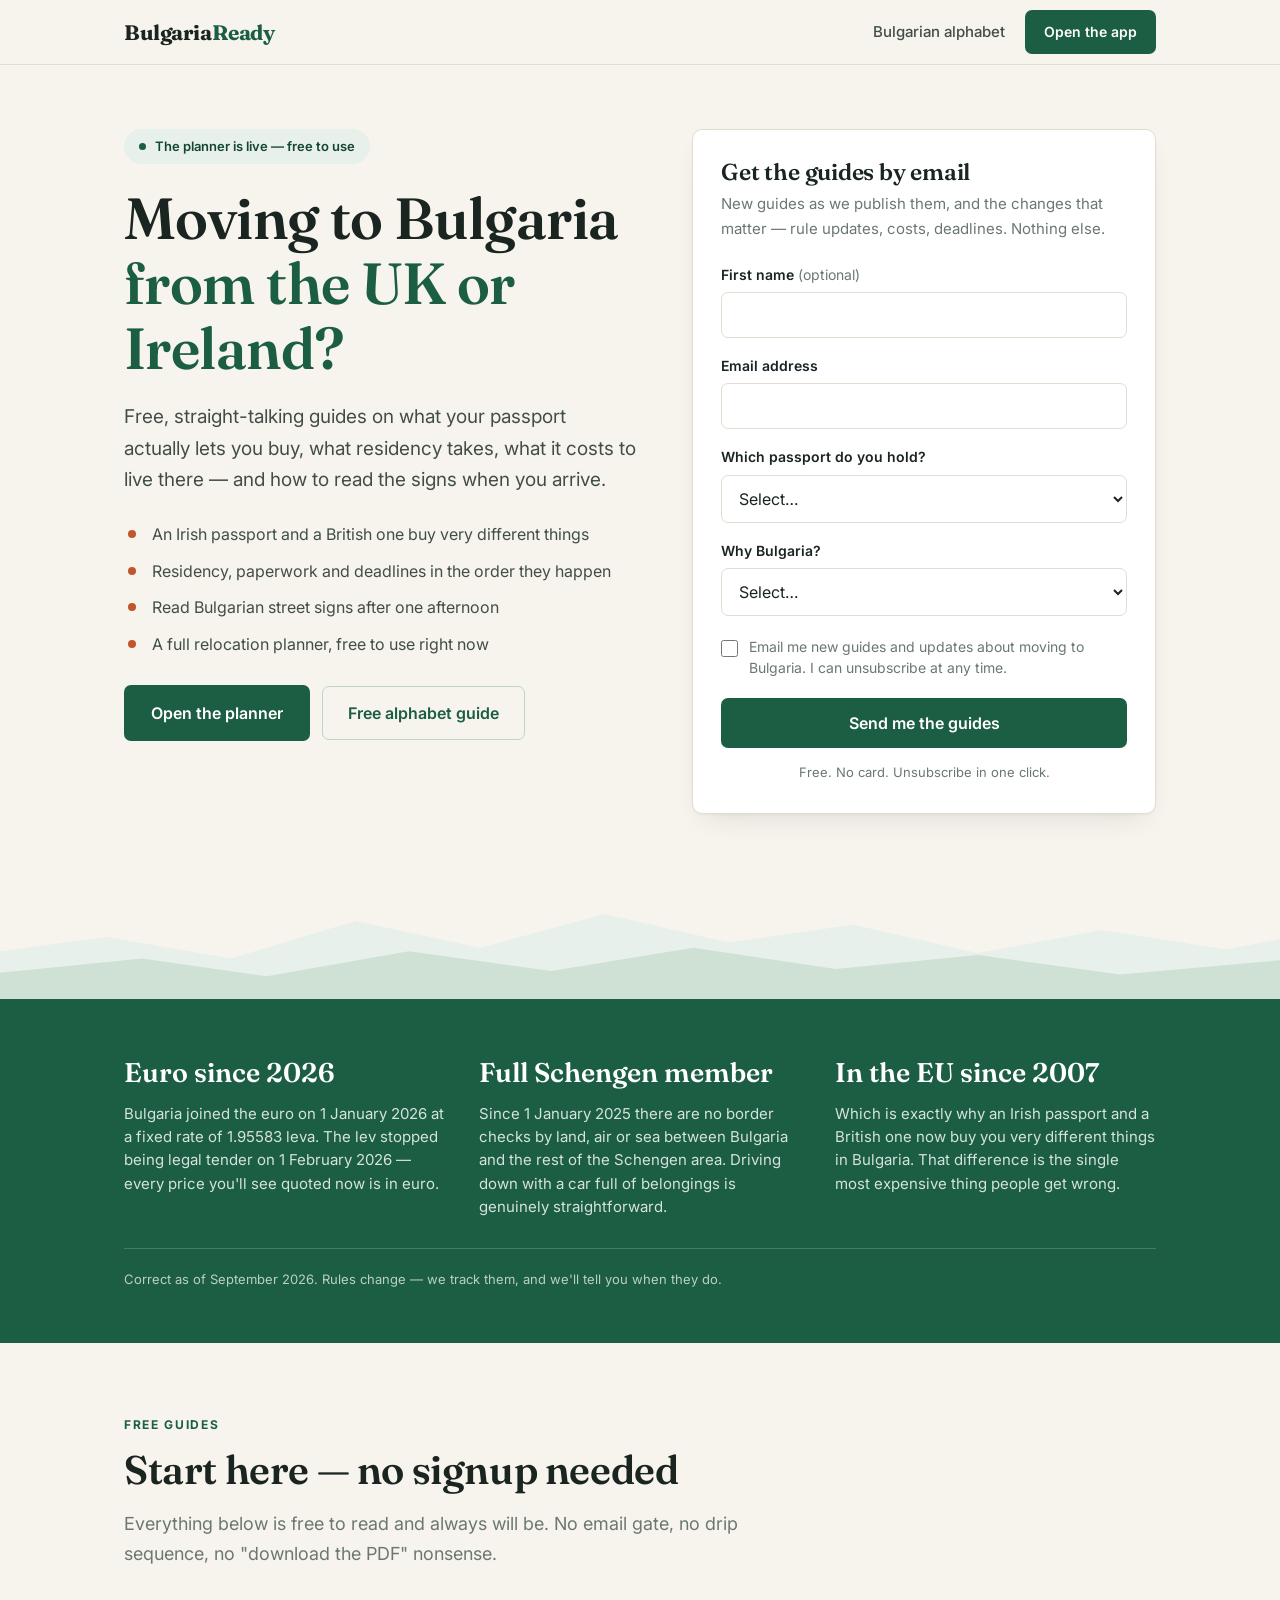
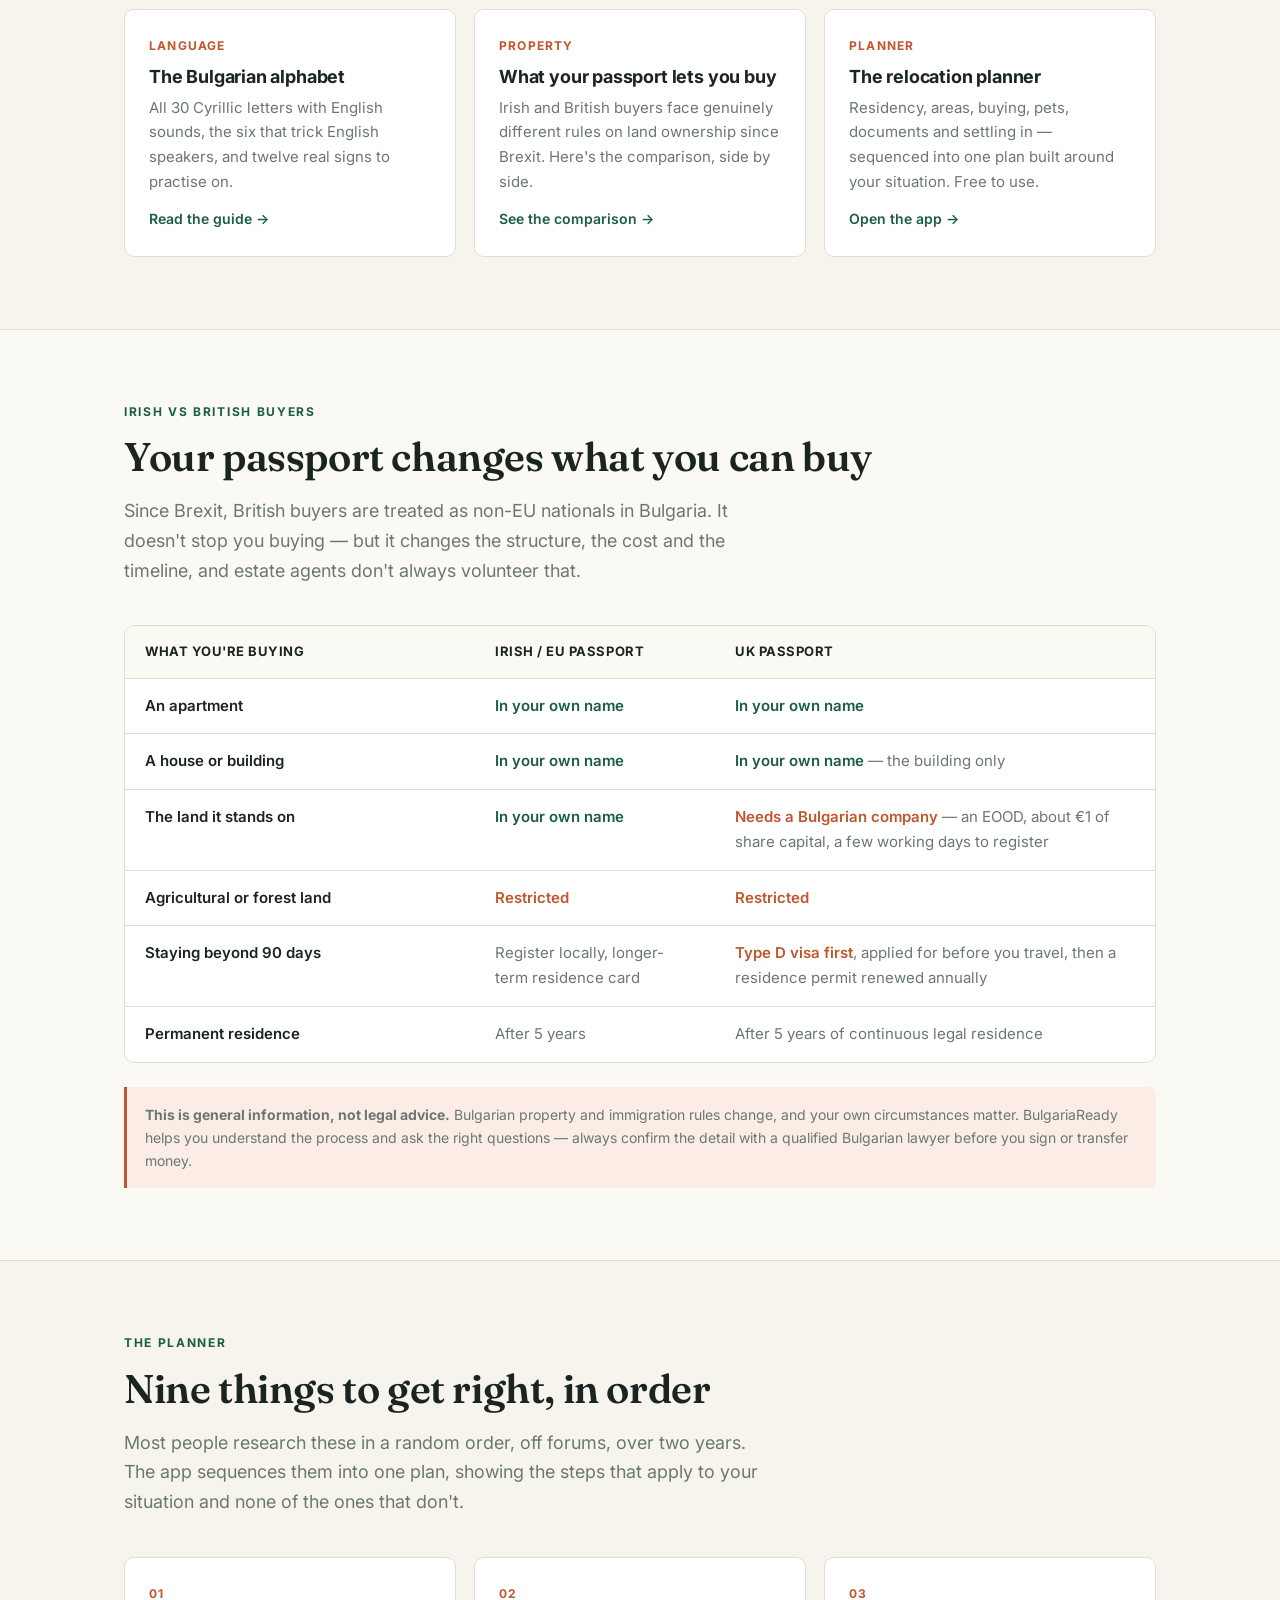
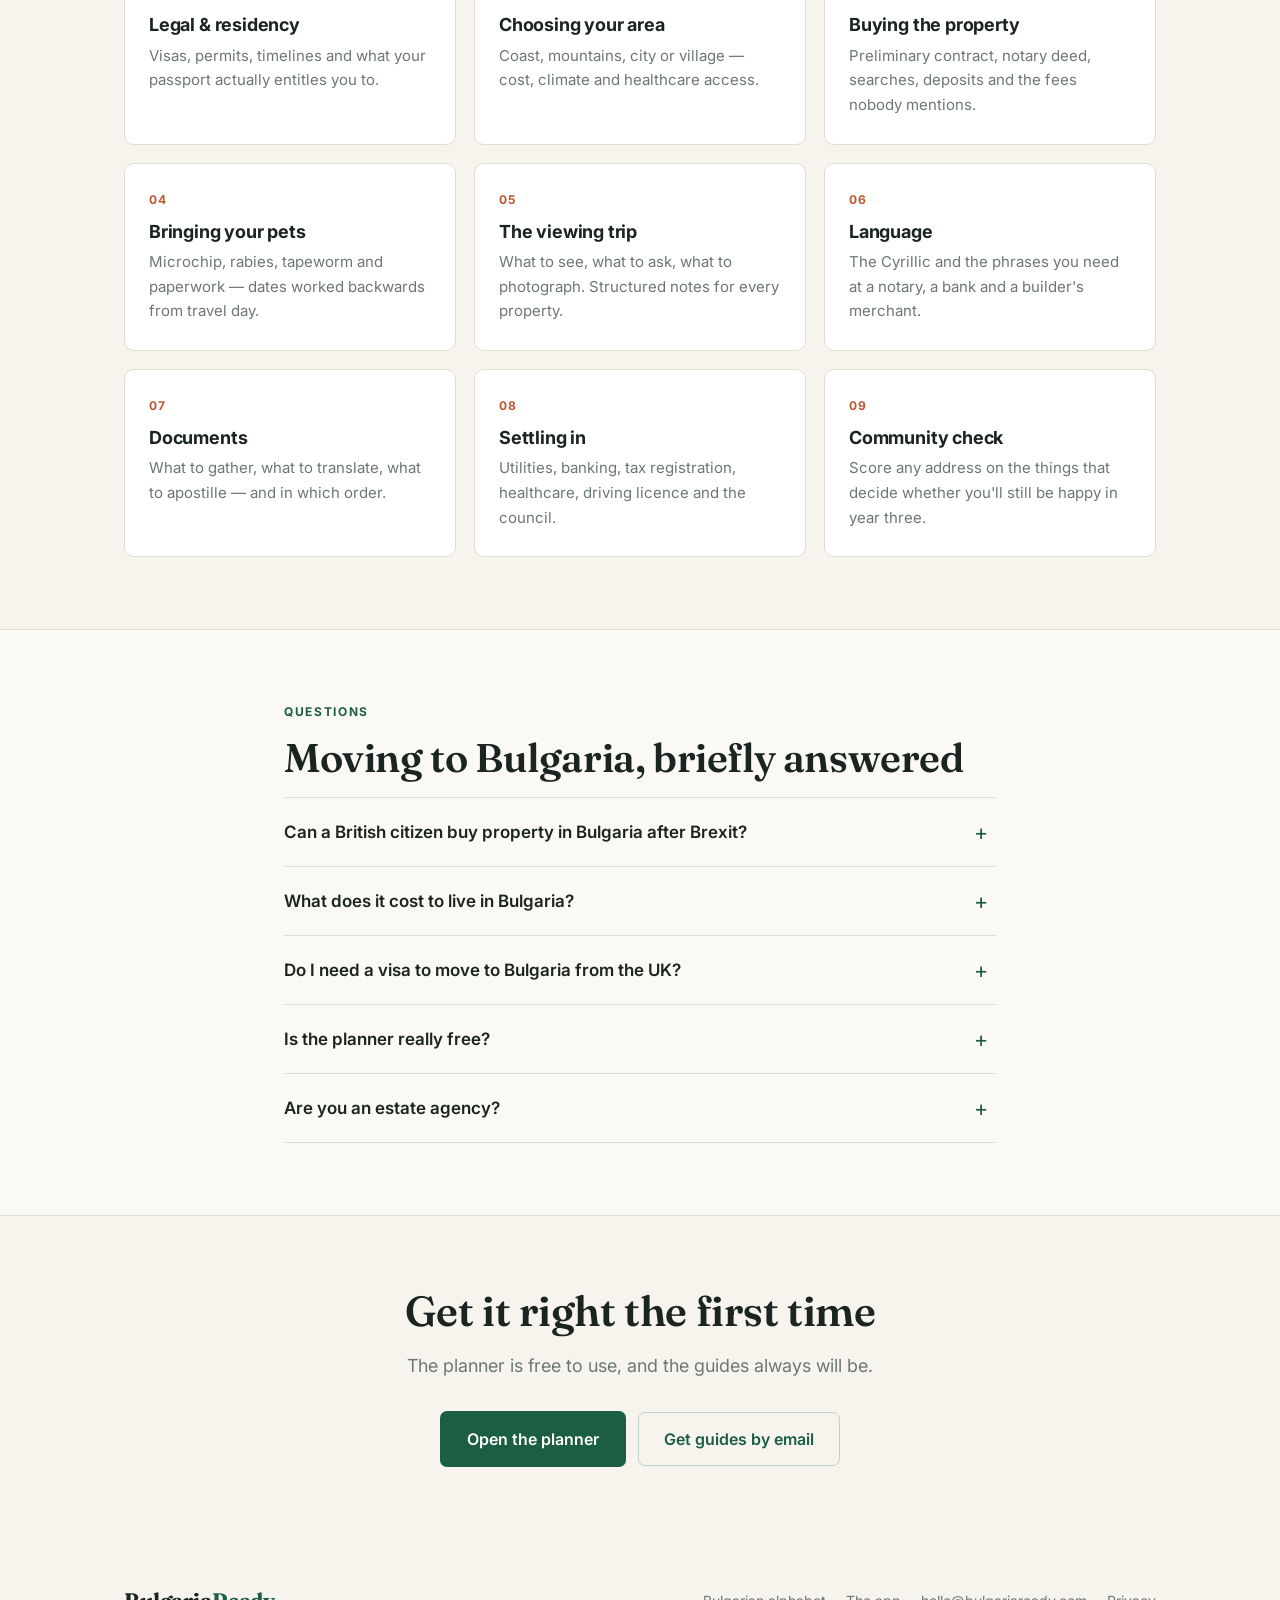
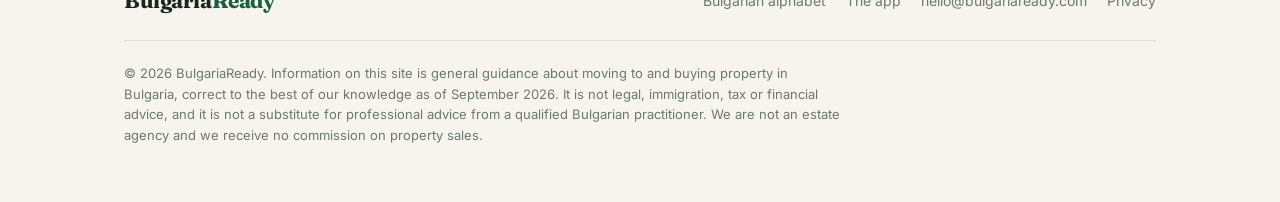
==== commit 51da018b: "Rebuild as SEO content site linking to the live app The app is already live, so the January 2027 wai" ====
--- a/bulgaria-ready/index.html
+++ b/bulgaria-ready/index.html
@@ -3,153 +3,24 @@
 <head>
 <meta charset="UTF-8">
 <meta name="viewport" content="width=device-width, initial-scale=1.0">
-<title>BulgariaReady — Plan Your Move to Bulgaria</title>
-<meta name="description" content="A step-by-step planner for buying property and moving to Bulgaria — residency, areas, the buying process, pets and paperwork. Launching January 2027. Register for founder access.">
-
-<!-- Open Graph / social -->
-<meta property="og:title" content="BulgariaReady — Plan Your Move to Bulgaria">
-<meta property="og:description" content="Residency, areas, buying, pets and paperwork — in one plan built around your situation. Launching January 2027.">
+
+<title>Moving to Bulgaria from the UK — Property, Residency &amp; Costs | BulgariaReady</title>
+<meta name="description" content="Free guides on moving to Bulgaria from the UK or Ireland — what your passport lets you buy, residency rules, cost of living, and the Bulgarian alphabet. Plus BulgariaReady, the step-by-step relocation planner.">
+<link rel="canonical" href="https://learn.bulgariaready.com/">
+
+<meta property="og:title" content="Moving to Bulgaria from the UK — Property, Residency &amp; Costs">
+<meta property="og:description" content="What your passport actually lets you buy, what residency takes, and what it costs. Free guides for anyone moving to Bulgaria.">
 <meta property="og:type" content="website">
-<!-- TODO: set these to your live domain once the site is deployed -->
-<meta property="og:url" content="https://bulgariaready.com/">
+<meta property="og:url" content="https://learn.bulgariaready.com/">
 <meta name="twitter:card" content="summary_large_image">
 
 <link rel="preconnect" href="https://fonts.googleapis.com">
 <link rel="preconnect" href="https://fonts.gstatic.com" crossorigin>
 <link href="https://fonts.googleapis.com/css2?family=Fraunces:opsz,wght@9..144,400;9..144,600;9..144,700&family=Inter:wght@400;500;600;700&display=swap" rel="stylesheet">
+<link rel="stylesheet" href="styles.css">
 
 <style>
-  *, *::before, *::after { box-sizing: border-box; margin: 0; padding: 0; }
-
-  :root {
-    color-scheme: light;
-
-    --green:      #1B5E43;
-    --green-dark: #144733;
-    --green-soft: #E7F0EA;
-    --terra:      #C0562E;
-    --terra-soft: #FBEDE6;
-
-    --sand:   #F7F4ED;
-    --cream:  #FFFFFF;
-    --ink:    #1A2420;
-    --body-c: #414E47;
-    --muted:  #6B7871;
-    --border: #E2DDD1;
-
-    --display: 'Fraunces', Georgia, serif;
-    --body:    'Inter', -apple-system, BlinkMacSystemFont, sans-serif;
-
-    --wrap: 1080px;
-    --radius: 10px;
-  }
-
-  html { scroll-behavior: smooth; }
-
-  body {
-    background: var(--sand);
-    color: var(--body-c);
-    font-family: var(--body);
-    /* Deliberately large: a big share of this audience is 50+ */
-    font-size: 17px;
-    line-height: 1.65;
-    -webkit-font-smoothing: antialiased;
-  }
-
-  a { color: var(--green); }
-
-  h1, h2, h3 {
-    font-family: var(--display);
-    color: var(--ink);
-    line-height: 1.12;
-    font-weight: 600;
-    letter-spacing: -0.01em;
-  }
-
-  .wrap { max-width: var(--wrap); margin: 0 auto; padding: 0 24px; }
-  .narrow { max-width: 760px; margin-left: auto; margin-right: auto; }
-
-  section { padding: 76px 0; }
-
-  .eyebrow {
-    font-size: 12px;
-    font-weight: 700;
-    letter-spacing: 0.14em;
-    text-transform: uppercase;
-    color: var(--green);
-    margin-bottom: 14px;
-  }
-
-  .section-title {
-    font-size: clamp(28px, 4.2vw, 40px);
-    margin-bottom: 16px;
-  }
-
-  .section-intro {
-    font-size: 18px;
-    color: var(--muted);
-    max-width: 620px;
-    margin-bottom: 40px;
-  }
-
-  /* ── NAV ───────────────────────────────── */
-  nav {
-    position: sticky;
-    top: 0;
-    z-index: 50;
-    background: rgba(247,244,237,0.94);
-    backdrop-filter: blur(8px);
-    border-bottom: 1px solid var(--border);
-  }
-
-  .nav-inner {
-    max-width: var(--wrap);
-    margin: 0 auto;
-    padding: 0 24px;
-    height: 64px;
-    display: flex;
-    align-items: center;
-    justify-content: space-between;
-    gap: 16px;
-  }
-
-  .logo {
-    font-family: var(--display);
-    font-size: 21px;
-    font-weight: 700;
-    color: var(--ink);
-    text-decoration: none;
-    letter-spacing: -0.02em;
-  }
-  .logo span { color: var(--green); }
-
-  .btn {
-    display: inline-block;
-    font-family: var(--body);
-    font-weight: 600;
-    text-decoration: none;
-    border-radius: 7px;
-    border: 1px solid transparent;
-    cursor: pointer;
-    transition: background 0.15s, border-color 0.15s;
-  }
-
-  .btn-primary {
-    background: var(--green);
-    color: #fff;
-    padding: 14px 26px;
-    font-size: 16px;
-  }
-  .btn-primary:hover { background: var(--green-dark); }
-
-  .btn-sm { padding: 9px 18px; font-size: 14px; }
-
-  /* ── HERO ──────────────────────────────── */
-  .hero {
-    position: relative;
-    padding: 72px 0 0;
-    overflow: hidden;
-  }
+  .hero { position: relative; padding: 64px 0 0; overflow: hidden; }
 
   .hero-grid {
     display: grid;
@@ -158,7 +29,7 @@
     align-items: start;
   }
 
-  .launch-pill {
+  .live-pill {
     display: inline-flex;
     align-items: center;
     gap: 9px;
@@ -170,8 +41,7 @@
     border-radius: 999px;
     margin-bottom: 22px;
   }
-
-  .launch-pill::before {
+  .live-pill::before {
     content: '';
     width: 7px; height: 7px;
     border-radius: 50%;
@@ -179,32 +49,13 @@
     flex-shrink: 0;
   }
 
-  .hero h1 {
-    font-size: clamp(38px, 6.2vw, 62px);
-    margin-bottom: 22px;
-  }
-
+  .hero h1 { font-size: clamp(36px, 5.8vw, 58px); margin-bottom: 20px; }
   .hero h1 em { font-style: normal; color: var(--green); }
 
-  .hero-sub {
-    font-size: 19px;
-    max-width: 520px;
-    margin-bottom: 28px;
-  }
-
-  .hero-points {
-    list-style: none;
-    display: grid;
-    gap: 10px;
-    margin-bottom: 8px;
-  }
-
-  .hero-points li {
-    position: relative;
-    padding-left: 28px;
-    font-size: 16px;
-  }
-
+  .hero-sub { font-size: 19px; max-width: 540px; margin-bottom: 26px; }
+
+  .hero-points { list-style: none; display: grid; gap: 10px; margin-bottom: 28px; }
+  .hero-points li { position: relative; padding-left: 28px; font-size: 16px; }
   .hero-points li::before {
     content: '';
     position: absolute;
@@ -214,400 +65,16 @@
     background: var(--terra);
   }
 
-  /* ── SIGNUP CARD ───────────────────────── */
-  .signup-card {
-    background: var(--cream);
-    border: 1px solid var(--border);
-    border-radius: var(--radius);
-    padding: 30px 28px;
-    box-shadow: 0 1px 2px rgba(26,36,32,0.04), 0 12px 28px -14px rgba(26,36,32,0.16);
-  }
-
-  .signup-card h2 {
-    font-size: 23px;
-    margin-bottom: 6px;
-  }
-
-  .signup-card .card-sub {
-    font-size: 15px;
-    color: var(--muted);
-    margin-bottom: 22px;
-  }
-
-  .field { margin-bottom: 16px; }
-
-  .field label {
-    display: block;
-    font-size: 14px;
-    font-weight: 600;
-    color: var(--ink);
-    margin-bottom: 6px;
-  }
-
-  .field .hint {
-    font-weight: 400;
-    color: var(--muted);
-  }
-
-  .field input[type=text],
-  .field input[type=email],
-  .field select {
-    width: 100%;
-    font-family: var(--body);
-    font-size: 16px;
-    color: var(--ink);
-    background: var(--cream);
-    padding: 12px 13px;
-    border: 1px solid var(--border);
-    border-radius: 7px;
-    transition: border-color 0.15s, box-shadow 0.15s;
-  }
-
-  .field input:focus,
-  .field select:focus {
-    outline: none;
-    border-color: var(--green);
-    box-shadow: 0 0 0 3px rgba(27,94,67,0.14);
-  }
-
-  .field-row {
-    display: grid;
-    grid-template-columns: 1fr 1fr;
-    gap: 12px;
-  }
-
-  .consent {
-    display: flex;
-    gap: 11px;
-    align-items: flex-start;
-    margin: 20px 0;
-  }
-
-  .consent input {
-    margin-top: 4px;
-    width: 17px; height: 17px;
-    accent-color: var(--green);
-    flex-shrink: 0;
-  }
-
-  .consent label {
-    font-size: 14px;
-    line-height: 1.5;
-    color: var(--muted);
-  }
-
-  .signup-card .btn-primary { width: 100%; text-align: center; }
-
-  .form-note {
-    font-size: 13px;
-    color: var(--muted);
-    text-align: center;
-    margin-top: 14px;
-  }
-
-  /* honeypot — hidden from people, visible to naive bots */
-  .hp {
-    position: absolute;
-    left: -9999px;
-    width: 1px; height: 1px;
-    overflow: hidden;
-  }
-
-  .form-error {
-    display: none;
-    background: var(--terra-soft);
-    border: 1px solid #EEC9B6;
-    color: #8F3C1D;
-    font-size: 14px;
-    padding: 12px 14px;
-    border-radius: 7px;
-    margin-bottom: 16px;
-  }
-  .form-error.show { display: block; }
-
-  .form-success {
-    display: none;
-    text-align: center;
-    padding: 14px 4px;
-  }
-  .form-success.show { display: block; }
-  .form-success .tick {
-    width: 46px; height: 46px;
-    margin: 0 auto 14px;
-    border-radius: 50%;
-    background: var(--green-soft);
-    color: var(--green);
-    font-size: 24px;
-    line-height: 46px;
-  }
-  .form-success h3 { font-size: 20px; margin-bottom: 8px; }
-  .form-success p { font-size: 15px; color: var(--muted); }
-
-  /* ── HILLS (signature graphic) ─────────── */
-  .hills {
-    display: block;
-    width: 100%;
-    height: auto;
-    margin-top: 56px;
-  }
-
-  /* ── FACT STRIP ────────────────────────── */
-  .facts {
-    background: var(--green);
-    color: #fff;
-    padding: 52px 0;
-  }
-
-  .facts-grid {
-    display: grid;
-    grid-template-columns: repeat(auto-fit, minmax(240px, 1fr));
-    gap: 34px;
-  }
-
-  .fact-k {
-    font-family: var(--display);
-    font-size: 27px;
-    font-weight: 600;
-    color: #fff;
-    margin-bottom: 6px;
-  }
-
-  .fact-v {
-    font-size: 15px;
-    color: rgba(255,255,255,0.82);
-    line-height: 1.55;
-  }
-
-  .facts-foot {
-    margin-top: 30px;
-    padding-top: 20px;
-    border-top: 1px solid rgba(255,255,255,0.18);
-    font-size: 13px;
-    color: rgba(255,255,255,0.7);
-  }
-
-  /* ── CARD GRID ─────────────────────────── */
-  .card-grid {
-    display: grid;
-    grid-template-columns: repeat(auto-fit, minmax(270px, 1fr));
-    gap: 18px;
-  }
-
-  .card {
-    background: var(--cream);
-    border: 1px solid var(--border);
-    border-radius: var(--radius);
-    padding: 26px 24px;
-  }
-
-  .card h3 {
-    font-size: 18px;
-    margin-bottom: 8px;
-    font-family: var(--body);
-    font-weight: 700;
-  }
-
-  .card p { font-size: 15px; color: var(--muted); }
-
-  .card-num {
-    font-family: var(--body);
-    font-size: 12px;
-    font-weight: 700;
-    letter-spacing: 0.1em;
-    color: var(--terra);
-    display: block;
-    margin-bottom: 12px;
-  }
-
-  /* ── PASSPORT TABLE ────────────────────── */
-  .table-wrap {
-    background: var(--cream);
-    border: 1px solid var(--border);
-    border-radius: var(--radius);
-    overflow-x: auto;
-  }
-
-  table {
-    width: 100%;
-    border-collapse: collapse;
-    font-size: 15px;
-    min-width: 560px;
-  }
-
-  th, td {
-    text-align: left;
-    padding: 15px 20px;
-    border-bottom: 1px solid var(--border);
-    vertical-align: top;
-  }
-
-  thead th {
-    font-size: 13px;
-    font-weight: 700;
-    letter-spacing: 0.04em;
-    text-transform: uppercase;
-    color: var(--ink);
-    background: #FBF9F4;
-  }
-
-  tbody th {
-    font-weight: 600;
-    color: var(--ink);
-    width: 34%;
-  }
-
-  tbody tr:last-child th,
-  tbody tr:last-child td { border-bottom: none; }
-
-  td { color: var(--muted); }
-
-  .yes { color: var(--green); font-weight: 600; }
-  .careful { color: var(--terra); font-weight: 600; }
-
-  .disclaimer {
-    font-size: 14px;
-    color: var(--muted);
-    background: var(--terra-soft);
-    border-left: 3px solid var(--terra);
-    padding: 16px 18px;
-    border-radius: 0 7px 7px 0;
-    margin-top: 24px;
-  }
-
-  /* ── PROFILES ──────────────────────────── */
-  .profiles {
-    display: flex;
-    flex-wrap: wrap;
-    gap: 10px;
-    margin-bottom: 32px;
-  }
-
-  .profile-chip {
-    background: var(--cream);
-    border: 1px solid var(--border);
-    border-radius: 999px;
-    padding: 10px 20px;
-    font-size: 15px;
-    font-weight: 500;
-    color: var(--ink);
-  }
-
-  /* ── TIMELINE ──────────────────────────── */
-  .timeline { display: grid; gap: 0; }
-
-  .tl-item {
-    display: grid;
-    grid-template-columns: 150px 1fr;
-    gap: 26px;
-    padding: 24px 0;
-    border-bottom: 1px solid var(--border);
-    align-items: start;
-  }
-  .tl-item:last-child { border-bottom: none; }
-
-  .tl-when {
-    font-size: 14px;
-    font-weight: 700;
-    color: var(--green);
-    letter-spacing: 0.02em;
-    padding-top: 2px;
-  }
-
-  .tl-item.now .tl-when { color: var(--terra); }
-
-  .tl-what { font-weight: 600; color: var(--ink); margin-bottom: 3px; }
-  .tl-desc { font-size: 15px; color: var(--muted); }
-
-  /* ── FAQ ───────────────────────────────── */
-  .faq-item {
-    border-bottom: 1px solid var(--border);
-  }
-  .faq-item:first-child { border-top: 1px solid var(--border); }
-
-  .faq-item summary {
-    font-family: var(--body);
-    font-size: 17px;
-    font-weight: 600;
-    color: var(--ink);
-    padding: 20px 40px 20px 0;
-    cursor: pointer;
-    list-style: none;
-    position: relative;
-  }
-  .faq-item summary::-webkit-details-marker { display: none; }
-
-  .faq-item summary::after {
-    content: '+';
-    position: absolute;
-    right: 8px; top: 50%;
-    transform: translateY(-50%);
-    font-size: 22px;
-    font-weight: 400;
-    color: var(--green);
-  }
-  .faq-item[open] summary::after { content: '–'; }
-
-  .faq-item .answer {
-    padding: 0 40px 22px 0;
-    font-size: 16px;
-    color: var(--muted);
-  }
-
-  /* ── FINAL CTA ─────────────────────────── */
-  .final {
-    background: var(--cream);
-    border-top: 1px solid var(--border);
-    border-bottom: 1px solid var(--border);
-  }
+  .hills { display: block; width: 100%; height: auto; margin-top: 52px; }
 
   .final-inner { text-align: center; max-width: 640px; margin: 0 auto; }
-
-  .final h2 { font-size: clamp(30px, 5vw, 44px); margin-bottom: 16px; }
-  .final p { font-size: 18px; color: var(--muted); margin-bottom: 30px; }
-
-  /* ── FOOTER ────────────────────────────── */
-  footer {
-    padding: 44px 0 56px;
-    font-size: 14px;
-    color: var(--muted);
-  }
-
-  .foot-top {
-    display: flex;
-    flex-wrap: wrap;
-    justify-content: space-between;
-    gap: 18px;
-    align-items: center;
-    padding-bottom: 22px;
-    border-bottom: 1px solid var(--border);
-    margin-bottom: 22px;
-  }
-
-  .foot-links { display: flex; flex-wrap: wrap; gap: 20px; }
-  .foot-links a { color: var(--muted); text-decoration: none; }
-  .foot-links a:hover { color: var(--green); text-decoration: underline; }
-
-  .foot-legal { font-size: 13px; line-height: 1.6; max-width: 720px; }
-
-  /* ── RESPONSIVE ────────────────────────── */
+  .final-inner h2 { font-size: clamp(28px, 4.6vw, 42px); margin-bottom: 16px; }
+  .final-inner p { font-size: 18px; color: var(--muted); margin-bottom: 30px; }
+  .final-inner .btn-row { justify-content: center; }
+
   @media (max-width: 880px) {
     .hero-grid { grid-template-columns: 1fr; gap: 40px; }
-    .hero { padding-top: 48px; }
-    section { padding: 60px 0; }
-    .tl-item { grid-template-columns: 1fr; gap: 6px; }
-  }
-
-  @media (max-width: 560px) {
-    body { font-size: 16px; }
-    .wrap { padding: 0 18px; }
-    .nav-inner { padding: 0 18px; }
-    .field-row { grid-template-columns: 1fr; }
-    .signup-card { padding: 24px 20px; }
-  }
-
-  @media (prefers-reduced-motion: reduce) {
-    html { scroll-behavior: auto; }
-    * { transition: none !important; }
+    .hero { padding-top: 44px; }
   }
 </style>
 </head>
@@ -615,8 +82,11 @@
 
 <nav>
   <div class="nav-inner">
-    <a href="#top" class="logo">Bulgaria<span>Ready</span></a>
-    <a href="#register" class="btn btn-primary btn-sm">Register interest</a>
+    <a href="index.html" class="logo">Bulgaria<span>Ready</span></a>
+    <div class="nav-right">
+      <a href="bulgarian-alphabet.html" class="nav-link">Bulgarian alphabet</a>
+      <a href="https://bulgariaready.com" class="btn btn-primary btn-sm">Open the app</a>
+    </div>
   </div>
 </nav>
 
@@ -626,29 +96,35 @@
     <div class="hero-grid">
 
       <div>
-        <div class="launch-pill">Launching January 2027</div>
-
-        <h1>Buying in Bulgaria?<br><em>Don't learn it the expensive way.</em></h1>
+        <div class="live-pill">The planner is live — free to use</div>
+
+        <h1>Moving to Bulgaria<br><em>from the UK or Ireland?</em></h1>
 
         <p class="hero-sub">
-          BulgariaReady is a step-by-step planner for buying property and moving to
-          Bulgaria — built around your passport, your budget and your reason for going.
+          Free, straight-talking guides on what your passport actually lets you buy,
+          what residency takes, what it costs to live there — and how to read the signs
+          when you arrive.
         </p>
 
         <ul class="hero-points">
-          <li>Know what you can actually buy before you fly out</li>
-          <li>Residency, paperwork and deadlines in the right order</li>
-          <li>Area guides, viewing notes and a community check for any address</li>
-          <li>A full pet relocation plan, if you're bringing the dog or cat</li>
+          <li>An Irish passport and a British one buy very different things</li>
+          <li>Residency, paperwork and deadlines in the order they happen</li>
+          <li>Read Bulgarian street signs after one afternoon</li>
+          <li>A full relocation planner, free to use right now</li>
         </ul>
+
+        <div class="btn-row">
+          <a href="https://bulgariaready.com" class="btn btn-primary">Open the planner</a>
+          <a href="bulgarian-alphabet.html" class="btn btn-ghost">Free alphabet guide</a>
+        </div>
       </div>
 
-      <!-- ═══ SIGNUP ═══ -->
+      <!-- ═══ EMAIL CAPTURE ═══ -->
       <div class="signup-card" id="register">
-        <h2>Get founder access</h2>
+        <h2>Get the guides by email</h2>
         <p class="card-sub">
-          Register now and you'll get early access before launch, plus founder pricing
-          locked in for good.
+          New guides as we publish them, and the changes that matter — rule updates,
+          costs, deadlines. Nothing else.
         </p>
 
         <div class="form-error" id="formError" role="alert"></div>
@@ -674,31 +150,17 @@
             </select>
           </div>
 
-          <div class="field-row">
-            <div class="field">
-              <label for="reason">Why Bulgaria?</label>
-              <select id="reason" name="CONTACT_CF2">
-                <option value="">Select…</option>
-                <option value="retiring">Retiring there</option>
-                <option value="holiday_home">Holiday home</option>
-                <option value="relocating_full_time">Moving full time</option>
-                <option value="remote_working">Working remotely</option>
-                <option value="investment_only">Investment only</option>
-                <option value="not_sure">Still deciding</option>
-              </select>
-            </div>
-
-            <div class="field">
-              <label for="budget">Budget</label>
-              <select id="budget" name="CONTACT_CF3">
-                <option value="">Select…</option>
-                <option value="under_30k">Under €30,000</option>
-                <option value="30k_60k">€30,000 – €60,000</option>
-                <option value="60k_100k">€60,000 – €100,000</option>
-                <option value="100k_200k">€100,000 – €200,000</option>
-                <option value="over_200k">Over €200,000</option>
-              </select>
-            </div>
+          <div class="field">
+            <label for="reason">Why Bulgaria?</label>
+            <select id="reason" name="CONTACT_CF2">
+              <option value="">Select…</option>
+              <option value="retiring">Retiring there</option>
+              <option value="holiday_home">Holiday home</option>
+              <option value="relocating_full_time">Moving full time</option>
+              <option value="remote_working">Working remotely</option>
+              <option value="investment_only">Investment only</option>
+              <option value="not_sure">Still deciding</option>
+            </select>
           </div>
 
           <!-- honeypot: real people never fill this in -->
@@ -710,22 +172,22 @@
           <div class="consent">
             <input type="checkbox" id="consent" name="consent" required>
             <label for="consent">
-              Email me when BulgariaReady launches, plus occasional useful updates about
-              moving to Bulgaria. I can unsubscribe at any time.
+              Email me new guides and updates about moving to Bulgaria. I can unsubscribe
+              at any time.
             </label>
           </div>
 
-          <button type="submit" class="btn btn-primary" id="submitBtn">Register my interest</button>
-
-          <p class="form-note">No payment. No card. Unsubscribe in one click.</p>
+          <button type="submit" class="btn btn-primary" id="submitBtn">Send me the guides</button>
+
+          <p class="form-note">Free. No card. Unsubscribe in one click.</p>
         </form>
 
         <div class="form-success" id="formSuccess">
           <div class="tick">✓</div>
           <h3>You're on the list</h3>
           <p id="successMsg">
-            Check your inbox to confirm your email address — that last step is what
-            makes sure our launch email actually reaches you.
+            Check your inbox to confirm your email address — that last step is what makes
+            sure our guides actually reach you.
           </p>
         </div>
       </div>
@@ -747,9 +209,9 @@
       <div>
         <div class="fact-k">Euro since 2026</div>
         <p class="fact-v">
-          Bulgaria joined the euro on 1 January 2026 at a fixed rate of 1.95583 leva.
-          The lev stopped being legal tender on 1 February 2026 — every price you'll
-          see quoted now is in euro.
+          Bulgaria joined the euro on 1 January 2026 at a fixed rate of 1.95583 leva. The
+          lev stopped being legal tender on 1 February 2026 — every price you'll see
+          quoted now is in euro.
         </p>
       </div>
       <div>
@@ -773,15 +235,59 @@
   </div>
 </div>
 
+<!-- ═══ FREE GUIDES ═══ -->
+<section>
+  <div class="wrap">
+    <p class="eyebrow">Free guides</p>
+    <h2 class="section-title">Start here — no signup needed</h2>
+    <p class="section-intro">
+      Everything below is free to read and always will be. No email gate, no drip
+      sequence, no "download the PDF" nonsense.
+    </p>
+
+    <div class="card-grid">
+      <a href="bulgarian-alphabet.html" class="card card-link">
+        <span class="card-num">LANGUAGE</span>
+        <h3>The Bulgarian alphabet</h3>
+        <p>
+          All 30 Cyrillic letters with English sounds, the six that trick English
+          speakers, and twelve real signs to practise on.
+        </p>
+        <span class="more">Read the guide →</span>
+      </a>
+
+      <a href="#passport" class="card card-link">
+        <span class="card-num">PROPERTY</span>
+        <h3>What your passport lets you buy</h3>
+        <p>
+          Irish and British buyers face genuinely different rules on land ownership
+          since Brexit. Here's the comparison, side by side.
+        </p>
+        <span class="more">See the comparison →</span>
+      </a>
+
+      <a href="https://bulgariaready.com" class="card card-link">
+        <span class="card-num">PLANNER</span>
+        <h3>The relocation planner</h3>
+        <p>
+          Residency, areas, buying, pets, documents and settling in — sequenced into one
+          plan built around your situation. Free to use.
+        </p>
+        <span class="more">Open the app →</span>
+      </a>
+    </div>
+  </div>
+</section>
+
 <!-- ═══ PASSPORT COMPARISON ═══ -->
-<section>
+<section id="passport" class="tint">
   <div class="wrap">
     <p class="eyebrow">Irish vs British buyers</p>
     <h2 class="section-title">Your passport changes what you can buy</h2>
     <p class="section-intro">
       Since Brexit, British buyers are treated as non-EU nationals in Bulgaria. It
-      doesn't stop you buying — but it changes the structure, the cost and the
-      timeline, and estate agents don't always volunteer that.
+      doesn't stop you buying — but it changes the structure, the cost and the timeline,
+      and estate agents don't always volunteer that.
     </p>
 
     <div class="table-wrap">
@@ -837,230 +343,98 @@
   </div>
 </section>
 
-<!-- ═══ WHAT'S COVERED ═══ -->
-<section style="background:#FBF9F4; border-top:1px solid var(--border); border-bottom:1px solid var(--border);">
+<!-- ═══ THE APP ═══ -->
+<section>
   <div class="wrap">
-    <p class="eyebrow">What's inside</p>
+    <p class="eyebrow">The planner</p>
     <h2 class="section-title">Nine things to get right, in order</h2>
     <p class="section-intro">
       Most people research these in a random order, off forums, over two years. The app
-      walks you through them as one plan, with the steps that apply to your situation
-      and none of the ones that don't.
+      sequences them into one plan, showing the steps that apply to your situation and
+      none of the ones that don't.
     </p>
 
     <div class="card-grid">
-      <div class="card">
-        <span class="card-num">01</span>
-        <h3>Legal &amp; residency</h3>
-        <p>Visas, permits, timelines and what your passport actually entitles you to.</p>
-      </div>
-      <div class="card">
-        <span class="card-num">02</span>
-        <h3>Choosing your area</h3>
-        <p>Coast, mountains, city or village — cost, climate, healthcare access and how many others are near you.</p>
-      </div>
-      <div class="card">
-        <span class="card-num">03</span>
-        <h3>Buying the property</h3>
-        <p>Preliminary contract, notary deed, searches, deposits and the fees nobody mentions up front.</p>
-      </div>
-      <div class="card">
-        <span class="card-num">04</span>
-        <h3>Bringing your pets</h3>
-        <p>Microchip, rabies, tapeworm and paperwork — with the dates worked backwards from your travel day.</p>
-      </div>
-      <div class="card">
-        <span class="card-num">05</span>
-        <h3>The viewing trip</h3>
-        <p>What to see, what to ask, what to photograph. Structured notes for every property you walk through.</p>
-      </div>
-      <div class="card">
-        <span class="card-num">06</span>
-        <h3>Language</h3>
-        <p>The Cyrillic and the phrases you genuinely need at a notary, a bank and a builder's merchant.</p>
-      </div>
-      <div class="card">
-        <span class="card-num">07</span>
-        <h3>Documents</h3>
-        <p>What to gather, what to translate, what to apostille — and in which order.</p>
-      </div>
-      <div class="card">
-        <span class="card-num">08</span>
-        <h3>Settling in</h3>
-        <p>Utilities, banking, tax registration, healthcare, driving licence and the local council.</p>
-      </div>
-      <div class="card">
-        <span class="card-num">09</span>
-        <h3>Community check</h3>
-        <p>Score any address on the things that decide whether you'll still be happy there in year three.</p>
-      </div>
+      <div class="card"><span class="card-num">01</span><h3>Legal &amp; residency</h3><p>Visas, permits, timelines and what your passport actually entitles you to.</p></div>
+      <div class="card"><span class="card-num">02</span><h3>Choosing your area</h3><p>Coast, mountains, city or village — cost, climate and healthcare access.</p></div>
+      <div class="card"><span class="card-num">03</span><h3>Buying the property</h3><p>Preliminary contract, notary deed, searches, deposits and the fees nobody mentions.</p></div>
+      <div class="card"><span class="card-num">04</span><h3>Bringing your pets</h3><p>Microchip, rabies, tapeworm and paperwork — dates worked backwards from travel day.</p></div>
+      <div class="card"><span class="card-num">05</span><h3>The viewing trip</h3><p>What to see, what to ask, what to photograph. Structured notes for every property.</p></div>
+      <div class="card"><span class="card-num">06</span><h3>Language</h3><p>The Cyrillic and the phrases you need at a notary, a bank and a builder's merchant.</p></div>
+      <div class="card"><span class="card-num">07</span><h3>Documents</h3><p>What to gather, what to translate, what to apostille — and in which order.</p></div>
+      <div class="card"><span class="card-num">08</span><h3>Settling in</h3><p>Utilities, banking, tax registration, healthcare, driving licence and the council.</p></div>
+      <div class="card"><span class="card-num">09</span><h3>Community check</h3><p>Score any address on the things that decide whether you'll still be happy in year three.</p></div>
     </div>
   </div>
 </section>
 
-<!-- ═══ PROFILES ═══ -->
+<!-- ═══ FAQ ═══ -->
+<section class="tint">
+  <div class="wrap narrow">
+    <p class="eyebrow">Questions</p>
+    <h2 class="section-title">Moving to Bulgaria, briefly answered</h2>
+
+    <details class="faq-item">
+      <summary>Can a British citizen buy property in Bulgaria after Brexit?</summary>
+      <p class="answer">
+        Yes — apartments and buildings, in your own name, with no special permit. What
+        you cannot do as a non-EU national is own the <em>land</em> in your own name. In
+        practice that means an apartment is straightforward, while a village house with
+        a garden usually involves registering a Bulgarian company to hold the plot.
+      </p>
+    </details>
+
+    <details class="faq-item">
+      <summary>What does it cost to live in Bulgaria?</summary>
+      <p class="answer">
+        Substantially less than the UK or Ireland, though the gap has narrowed and
+        varies enormously between Sofia, the coast and inland villages. Since January
+        2026 everything is priced in euro, which makes comparison a good deal easier
+        than it used to be.
+      </p>
+    </details>
+
+    <details class="faq-item">
+      <summary>Do I need a visa to move to Bulgaria from the UK?</summary>
+      <p class="answer">
+        For stays over 90 days in any 180, yes — a Type D long-stay visa, applied for at
+        the Bulgarian embassy before you travel, followed by a residence permit once
+        you're there. Irish and other EU citizens don't need one and register locally
+        instead.
+      </p>
+    </details>
+
+    <details class="faq-item">
+      <summary>Is the planner really free?</summary>
+      <p class="answer">
+        Yes, it's free to use now. We may add paid features later, but the guides on
+        this site stay free regardless.
+      </p>
+    </details>
+
+    <details class="faq-item">
+      <summary>Are you an estate agency?</summary>
+      <p class="answer">
+        No, and we take no commission on property. Nothing here steers you towards a
+        particular seller, because nobody is paying us to.
+      </p>
+    </details>
+  </div>
+</section>
+
+<!-- ═══ FINAL CTA ═══ -->
 <section>
   <div class="wrap">
-    <p class="eyebrow">Built around you</p>
-    <h2 class="section-title">A retiree's plan isn't an investor's plan</h2>
-    <p class="section-intro">
-      You answer a handful of questions when you start. The plan you get is filtered to
-      your passport, budget, timeline and what you're actually going for.
-    </p>
-
-    <div class="profiles">
-      <span class="profile-chip">Retiring to Bulgaria</span>
-      <span class="profile-chip">Buying a holiday home</span>
-      <span class="profile-chip">Relocating full time</span>
-      <span class="profile-chip">Working remotely</span>
-      <span class="profile-chip">Investing only</span>
-      <span class="profile-chip">Still deciding</span>
-    </div>
-
-    <div class="card-grid">
-      <div class="card">
-        <h3>Your situation, not a generic guide</h3>
-        <p>
-          Bringing two dogs and buying a village house with land as a UK citizen is a
-          completely different job to buying a seaside apartment on an Irish passport.
-          The checklist reflects that.
-        </p>
+    <div class="final-inner">
+      <h2>Get it right the first time</h2>
+      <p>The planner is free to use, and the guides always will be.</p>
+      <div class="btn-row">
+        <a href="https://bulgariaready.com" class="btn btn-primary">Open the planner</a>
+        <a href="#register" class="btn btn-ghost">Get guides by email</a>
       </div>
-      <div class="card">
-        <h3>Shortlist as you go</h3>
-        <p>
-          Save areas, log every viewing with photos and concerns, and compare properties
-          side by side instead of from memory three weeks later.
-        </p>
-      </div>
-      <div class="card">
-        <h3>Nothing missed, nothing early</h3>
-        <p>
-          Some steps have to happen in a strict order — pet vaccinations and visa
-          applications especially. The plan sequences them and tells you when to start.
-        </p>
-      </div>
     </div>
   </div>
 </section>
-
-<!-- ═══ TIMELINE ═══ -->
-<section style="background:#FBF9F4; border-top:1px solid var(--border); border-bottom:1px solid var(--border);">
-  <div class="wrap narrow">
-    <p class="eyebrow">What happens next</p>
-    <h2 class="section-title">Between now and January</h2>
-
-    <div class="timeline">
-      <div class="tl-item now">
-        <div class="tl-when">Now</div>
-        <div>
-          <div class="tl-what">Registration open</div>
-          <p class="tl-desc">
-            We're building, and we're writing the country research that sits underneath
-            it. Registering now costs nothing and locks in founder pricing.
-          </p>
-        </div>
-      </div>
-      <div class="tl-item">
-        <div class="tl-when">Late 2026</div>
-        <div>
-          <div class="tl-what">Early previews</div>
-          <p class="tl-desc">
-            Registered members see the area guides and the checklist first, and help us
-            decide what makes the launch.
-          </p>
-        </div>
-      </div>
-      <div class="tl-item">
-        <div class="tl-when">January 2027</div>
-        <div>
-          <div class="tl-what">BulgariaReady launches</div>
-          <p class="tl-desc">
-            Full access opens. Everyone on this list gets in first, at the founder rate,
-            for as long as they stay subscribed.
-          </p>
-        </div>
-      </div>
-    </div>
-  </div>
-</section>
-
-<!-- ═══ FAQ ═══ -->
-<section>
-  <div class="wrap narrow">
-    <p class="eyebrow">Questions</p>
-    <h2 class="section-title">Before you sign up</h2>
-
-    <details class="faq-item">
-      <summary>When does it actually launch?</summary>
-      <p class="answer">
-        January 2027. We'd rather tell you a real date and hit it than open something
-        half-built. Everyone registered here gets access before it opens publicly.
-      </p>
-    </details>
-
-    <details class="faq-item">
-      <summary>What will it cost?</summary>
-      <p class="answer">
-        There'll be a free tier that covers the basics, and a paid tier for the full
-        planner, area data and document tools. Registering now locks in founder pricing,
-        which will be below whatever we launch at publicly.
-      </p>
-    </details>
-
-    <details class="faq-item">
-      <summary>Do I need to be buying already?</summary>
-      <p class="answer">
-        No. Plenty of people on this list are still working out whether Bulgaria is
-        right for them at all. That's a perfectly good reason to be here — deciding
-        properly is cheaper than deciding twice.
-      </p>
-    </details>
-
-    <details class="faq-item">
-      <summary>Is this legal or financial advice?</summary>
-      <p class="answer">
-        No, and we're careful about that line. BulgariaReady explains the process,
-        sequences it, and makes sure you walk into a lawyer's office knowing what to
-        ask. It does not replace a Bulgarian lawyer, accountant or tax adviser, and you
-        should use all three.
-      </p>
-    </details>
-
-    <details class="faq-item">
-      <summary>How often will you email me?</summary>
-      <p class="answer">
-        Rarely. A confirmation now, occasional updates worth reading between now and
-        January, and the launch email. One click unsubscribes you, and we never pass
-        your details to estate agents or anyone else.
-      </p>
-    </details>
-
-    <details class="faq-item">
-      <summary>Who's behind it?</summary>
-      <p class="answer">
-        A small independent team — we're not an estate agency and we don't take
-        commission on property. That matters, because it means nothing in the app is
-        steering you towards a particular seller.
-      </p>
-    </details>
-  </div>
-</section>
-
-<!-- ═══ FINAL CTA ═══ -->
-<div class="final">
-  <section>
-    <div class="wrap">
-      <div class="final-inner">
-        <h2>Get it right the first time</h2>
-        <p>
-          Register your interest and be first in when BulgariaReady opens in January 2027.
-        </p>
-        <a href="#register" class="btn btn-primary">Register my interest</a>
-      </div>
-    </div>
-  </section>
-</div>
 
 <!-- ═══ FOOTER ═══ -->
 <footer>
@@ -1068,19 +442,19 @@
     <div class="foot-top">
       <div class="logo">Bulgaria<span>Ready</span></div>
       <div class="foot-links">
+        <a href="bulgarian-alphabet.html">Bulgarian alphabet</a>
+        <a href="https://bulgariaready.com">The app</a>
         <!-- TODO: replace with your real Zoho address and policy pages -->
         <a href="mailto:hello@bulgariaready.com">hello@bulgariaready.com</a>
         <a href="/privacy.html">Privacy</a>
-        <a href="/terms.html">Terms</a>
       </div>
     </div>
     <p class="foot-legal">
-      &copy; 2026 BulgariaReady. Information on this page is general guidance about
+      &copy; 2026 BulgariaReady. Information on this site is general guidance about
       moving to and buying property in Bulgaria, correct to the best of our knowledge as
-      of September 2026. It is not legal, immigration, tax or financial advice, and it
-      is not a substitute for professional advice from a qualified Bulgarian
-      practitioner. We are not an estate agency and we receive no commission on property
-      sales.
+      of September 2026. It is not legal, immigration, tax or financial advice, and it is
+      not a substitute for professional advice from a qualified Bulgarian practitioner.
+      We are not an estate agency and we receive no commission on property sales.
     </p>
   </div>
 </footer>
@@ -1119,14 +493,8 @@
 
   var STORE_KEY = 'bulgariaready_registered';
 
-  function showError(text) {
-    errBox.textContent = text;
-    errBox.classList.add('show');
-  }
-
-  function clearError() {
-    errBox.classList.remove('show');
-  }
+  function showError(text) { errBox.textContent = text; errBox.classList.add('show'); }
+  function clearError() { errBox.classList.remove('show'); }
 
   function showSuccess(previewMode) {
     form.style.display = 'none';
@@ -1144,8 +512,8 @@
     if (window.localStorage && localStorage.getItem(STORE_KEY) === 'yes') {
       form.style.display = 'none';
       success.classList.add('show');
-      msg.textContent = 'You registered from this device already. We\'ll be in touch ' +
-                        'before we open in January 2027.';
+      msg.textContent = 'You signed up from this device already — the guides are on ' +
+                        'their way as we publish them.';
     }
   } catch (e) { /* no storage — show the normal form */ }
 
@@ -1171,9 +539,8 @@
       return;
     }
 
-    try {
-      if (window.localStorage) localStorage.setItem(STORE_KEY, 'yes');
-    } catch (e2) { /* not essential */ }
+    try { if (window.localStorage) localStorage.setItem(STORE_KEY, 'yes'); }
+    catch (e2) { /* not essential */ }
 
     if (!ZOHO.ACTION) { showSuccess(true); return; }   // not wired up yet
 
@@ -1181,7 +548,7 @@
        Zoho's hidden fields into the markup so the whole integration
        lives in the ZOHO object above. */
     btn.disabled = true;
-    btn.textContent = 'Registering…';
+    btn.textContent = 'Signing up…';
 
     var post = document.createElement('form');
     post.method = 'POST';
@@ -1194,14 +561,13 @@
       post.appendChild(i);
     });
 
-    ['FIRSTNAME', 'CONTACT_EMAIL', 'CONTACT_CF1', 'CONTACT_CF2', 'CONTACT_CF3']
-      .forEach(function (name) {
-        var src = form.querySelector('[name="' + name + '"]');
-        if (!src || !src.value) return;
-        var i = document.createElement('input');
-        i.type = 'hidden'; i.name = name; i.value = src.value;
-        post.appendChild(i);
-      });
+    ['FIRSTNAME', 'CONTACT_EMAIL', 'CONTACT_CF1', 'CONTACT_CF2'].forEach(function (name) {
+      var src = form.querySelector('[name="' + name + '"]');
+      if (!src || !src.value) return;
+      var i = document.createElement('input');
+      i.type = 'hidden'; i.name = name; i.value = src.value;
+      post.appendChild(i);
+    });
 
     document.body.appendChild(post);
     post.submit();
@@ -1209,14 +575,36 @@
 })();
 </script>
 
-<!-- structured data for search engines -->
 <script type="application/ld+json">
 {
   "@context": "https://schema.org",
-  "@type": "WebSite",
-  "name": "BulgariaReady",
-  "description": "A step-by-step planner for buying property and moving to Bulgaria. Launching January 2027.",
-  "url": "https://bulgariaready.com/"
+  "@type": "FAQPage",
+  "mainEntity": [
+    {
+      "@type": "Question",
+      "name": "Can a British citizen buy property in Bulgaria after Brexit?",
+      "acceptedAnswer": {
+        "@type": "Answer",
+        "text": "Yes — apartments and buildings, in your own name, with no special permit. What you cannot do as a non-EU national is own the land in your own name. In practice an apartment is straightforward, while a village house with a garden usually involves registering a Bulgarian company to hold the plot."
+      }
+    },
+    {
+      "@type": "Question",
+      "name": "Do I need a visa to move to Bulgaria from the UK?",
+      "acceptedAnswer": {
+        "@type": "Answer",
+        "text": "For stays over 90 days in any 180, yes — a Type D long-stay visa, applied for at the Bulgarian embassy before you travel, followed by a residence permit once you are there. Irish and other EU citizens do not need one and register locally instead."
+      }
+    },
+    {
+      "@type": "Question",
+      "name": "What does it cost to live in Bulgaria?",
+      "acceptedAnswer": {
+        "@type": "Answer",
+        "text": "Substantially less than the UK or Ireland, though the gap has narrowed and varies enormously between Sofia, the coast and inland villages. Since January 2026 everything is priced in euro."
+      }
+    }
+  ]
 }
 </script>
 
--- a/bulgaria-ready/styles.css
+++ b/bulgaria-ready/styles.css
@@ -0,0 +1,394 @@
+/* BulgariaReady — shared styles */
+
+*, *::before, *::after { box-sizing: border-box; margin: 0; padding: 0; }
+
+:root {
+  color-scheme: light;
+
+  --green:      #1B5E43;
+  --green-dark: #144733;
+  --green-soft: #E7F0EA;
+  --terra:      #C0562E;
+  --terra-soft: #FBEDE6;
+
+  --sand:   #F7F4ED;
+  --cream:  #FFFFFF;
+  --ink:    #1A2420;
+  --body-c: #414E47;
+  --muted:  #6B7871;
+  --border: #E2DDD1;
+
+  --display: 'Fraunces', Georgia, serif;
+  --body:    'Inter', -apple-system, BlinkMacSystemFont, sans-serif;
+
+  --wrap: 1080px;
+  --radius: 10px;
+}
+
+html { scroll-behavior: smooth; }
+
+body {
+  background: var(--sand);
+  color: var(--body-c);
+  font-family: var(--body);
+  /* Deliberately large: a big share of this audience is 50+ */
+  font-size: 17px;
+  line-height: 1.65;
+  -webkit-font-smoothing: antialiased;
+}
+
+a { color: var(--green); }
+
+h1, h2, h3 {
+  font-family: var(--display);
+  color: var(--ink);
+  line-height: 1.12;
+  font-weight: 600;
+  letter-spacing: -0.01em;
+}
+
+.wrap { max-width: var(--wrap); margin: 0 auto; padding: 0 24px; }
+.narrow { max-width: 760px; margin-left: auto; margin-right: auto; }
+
+section { padding: 72px 0; }
+
+.tint { background: #FBF9F4; border-top: 1px solid var(--border); border-bottom: 1px solid var(--border); }
+
+.eyebrow {
+  font-size: 12px;
+  font-weight: 700;
+  letter-spacing: 0.14em;
+  text-transform: uppercase;
+  color: var(--green);
+  margin-bottom: 14px;
+}
+
+.section-title { font-size: clamp(28px, 4.2vw, 40px); margin-bottom: 16px; }
+
+.section-intro {
+  font-size: 18px;
+  color: var(--muted);
+  max-width: 640px;
+  margin-bottom: 40px;
+}
+
+/* ── NAV ───────────────────────────────── */
+nav {
+  position: sticky;
+  top: 0;
+  z-index: 50;
+  background: rgba(247,244,237,0.94);
+  backdrop-filter: blur(8px);
+  border-bottom: 1px solid var(--border);
+}
+
+.nav-inner {
+  max-width: var(--wrap);
+  margin: 0 auto;
+  padding: 0 24px;
+  height: 64px;
+  display: flex;
+  align-items: center;
+  justify-content: space-between;
+  gap: 16px;
+}
+
+.logo {
+  font-family: var(--display);
+  font-size: 21px;
+  font-weight: 700;
+  color: var(--ink);
+  text-decoration: none;
+  letter-spacing: -0.02em;
+  white-space: nowrap;
+}
+.logo span { color: var(--green); }
+
+.nav-right { display: flex; align-items: center; gap: 20px; }
+
+.nav-link {
+  font-size: 15px;
+  font-weight: 500;
+  color: var(--body-c);
+  text-decoration: none;
+}
+.nav-link:hover { color: var(--green); }
+
+@media (max-width: 640px) { .nav-link { display: none; } }
+
+/* ── BUTTONS ───────────────────────────── */
+.btn {
+  display: inline-block;
+  font-family: var(--body);
+  font-weight: 600;
+  text-decoration: none;
+  border-radius: 7px;
+  border: 1px solid transparent;
+  cursor: pointer;
+  transition: background 0.15s, border-color 0.15s;
+}
+
+.btn-primary { background: var(--green); color: #fff; padding: 14px 26px; font-size: 16px; }
+.btn-primary:hover { background: var(--green-dark); }
+
+.btn-ghost {
+  background: transparent;
+  color: var(--green);
+  border-color: #BFD3C6;
+  padding: 13px 25px;
+  font-size: 16px;
+}
+.btn-ghost:hover { background: var(--green-soft); }
+
+.btn-sm { padding: 9px 18px; font-size: 14px; }
+
+.btn-row { display: flex; flex-wrap: wrap; gap: 12px; align-items: center; }
+
+/* ── CARDS ─────────────────────────────── */
+.card-grid { display: grid; grid-template-columns: repeat(auto-fit, minmax(270px, 1fr)); gap: 18px; }
+
+.card {
+  background: var(--cream);
+  border: 1px solid var(--border);
+  border-radius: var(--radius);
+  padding: 26px 24px;
+}
+
+.card h3 { font-size: 18px; margin-bottom: 8px; font-family: var(--body); font-weight: 700; }
+.card p { font-size: 15px; color: var(--muted); }
+
+.card-num {
+  font-family: var(--body);
+  font-size: 12px;
+  font-weight: 700;
+  letter-spacing: 0.1em;
+  color: var(--terra);
+  display: block;
+  margin-bottom: 12px;
+}
+
+.card-link {
+  display: block;
+  text-decoration: none;
+  transition: border-color 0.15s, transform 0.15s;
+}
+.card-link:hover { border-color: #BFD3C6; transform: translateY(-2px); }
+.card-link .more { display: block; margin-top: 12px; font-size: 14px; font-weight: 600; color: var(--green); }
+
+/* ── FORM ──────────────────────────────── */
+.signup-card {
+  background: var(--cream);
+  border: 1px solid var(--border);
+  border-radius: var(--radius);
+  padding: 30px 28px;
+  box-shadow: 0 1px 2px rgba(26,36,32,0.04), 0 12px 28px -14px rgba(26,36,32,0.16);
+}
+
+.signup-card h2 { font-size: 23px; margin-bottom: 6px; }
+.signup-card .card-sub { font-size: 15px; color: var(--muted); margin-bottom: 22px; }
+
+.field { margin-bottom: 16px; }
+
+.field label {
+  display: block;
+  font-size: 14px;
+  font-weight: 600;
+  color: var(--ink);
+  margin-bottom: 6px;
+}
+
+.field .hint { font-weight: 400; color: var(--muted); }
+
+.field input[type=text],
+.field input[type=email],
+.field select {
+  width: 100%;
+  font-family: var(--body);
+  font-size: 16px;
+  color: var(--ink);
+  background: var(--cream);
+  padding: 12px 13px;
+  border: 1px solid var(--border);
+  border-radius: 7px;
+  transition: border-color 0.15s, box-shadow 0.15s;
+}
+
+.field input:focus, .field select:focus {
+  outline: none;
+  border-color: var(--green);
+  box-shadow: 0 0 0 3px rgba(27,94,67,0.14);
+}
+
+.field-row { display: grid; grid-template-columns: 1fr 1fr; gap: 12px; }
+
+.consent { display: flex; gap: 11px; align-items: flex-start; margin: 20px 0; }
+
+.consent input {
+  margin-top: 4px;
+  width: 17px; height: 17px;
+  accent-color: var(--green);
+  flex-shrink: 0;
+}
+
+.consent label { font-size: 14px; line-height: 1.5; color: var(--muted); }
+
+.signup-card .btn-primary { width: 100%; text-align: center; }
+
+.form-note { font-size: 13px; color: var(--muted); text-align: center; margin-top: 14px; }
+
+/* honeypot — hidden from people, visible to naive bots */
+.hp { position: absolute; left: -9999px; width: 1px; height: 1px; overflow: hidden; }
+
+.form-error {
+  display: none;
+  background: var(--terra-soft);
+  border: 1px solid #EEC9B6;
+  color: #8F3C1D;
+  font-size: 14px;
+  padding: 12px 14px;
+  border-radius: 7px;
+  margin-bottom: 16px;
+}
+.form-error.show { display: block; }
+
+.form-success { display: none; text-align: center; padding: 14px 4px; }
+.form-success.show { display: block; }
+
+.form-success .tick {
+  width: 46px; height: 46px;
+  margin: 0 auto 14px;
+  border-radius: 50%;
+  background: var(--green-soft);
+  color: var(--green);
+  font-size: 24px;
+  line-height: 46px;
+}
+.form-success h3 { font-size: 20px; margin-bottom: 8px; }
+.form-success p { font-size: 15px; color: var(--muted); }
+
+/* ── TABLES ────────────────────────────── */
+.table-wrap {
+  background: var(--cream);
+  border: 1px solid var(--border);
+  border-radius: var(--radius);
+  overflow-x: auto;
+}
+
+table { width: 100%; border-collapse: collapse; font-size: 15px; min-width: 560px; }
+
+th, td { text-align: left; padding: 15px 20px; border-bottom: 1px solid var(--border); vertical-align: top; }
+
+thead th {
+  font-size: 13px;
+  font-weight: 700;
+  letter-spacing: 0.04em;
+  text-transform: uppercase;
+  color: var(--ink);
+  background: #FBF9F4;
+}
+
+tbody th { font-weight: 600; color: var(--ink); width: 34%; }
+tbody tr:last-child th, tbody tr:last-child td { border-bottom: none; }
+td { color: var(--muted); }
+
+.yes { color: var(--green); font-weight: 600; }
+.careful { color: var(--terra); font-weight: 600; }
+
+.disclaimer {
+  font-size: 14px;
+  color: var(--muted);
+  background: var(--terra-soft);
+  border-left: 3px solid var(--terra);
+  padding: 16px 18px;
+  border-radius: 0 7px 7px 0;
+  margin-top: 24px;
+}
+
+/* ── FACTS STRIP ───────────────────────── */
+.facts { background: var(--green); color: #fff; padding: 52px 0; }
+.facts-grid { display: grid; grid-template-columns: repeat(auto-fit, minmax(240px, 1fr)); gap: 34px; }
+
+.fact-k {
+  font-family: var(--display);
+  font-size: 27px;
+  font-weight: 600;
+  color: #fff;
+  margin-bottom: 6px;
+}
+
+.fact-v { font-size: 15px; color: rgba(255,255,255,0.82); line-height: 1.55; }
+
+.facts-foot {
+  margin-top: 30px;
+  padding-top: 20px;
+  border-top: 1px solid rgba(255,255,255,0.18);
+  font-size: 13px;
+  color: rgba(255,255,255,0.7);
+}
+
+/* ── FAQ ───────────────────────────────── */
+.faq-item { border-bottom: 1px solid var(--border); }
+.faq-item:first-of-type { border-top: 1px solid var(--border); }
+
+.faq-item summary {
+  font-family: var(--body);
+  font-size: 17px;
+  font-weight: 600;
+  color: var(--ink);
+  padding: 20px 40px 20px 0;
+  cursor: pointer;
+  list-style: none;
+  position: relative;
+}
+.faq-item summary::-webkit-details-marker { display: none; }
+
+.faq-item summary::after {
+  content: '+';
+  position: absolute;
+  right: 8px; top: 50%;
+  transform: translateY(-50%);
+  font-size: 22px;
+  font-weight: 400;
+  color: var(--green);
+}
+.faq-item[open] summary::after { content: '–'; }
+
+.faq-item .answer { padding: 0 40px 22px 0; font-size: 16px; color: var(--muted); }
+
+/* ── FOOTER ────────────────────────────── */
+footer { padding: 44px 0 56px; font-size: 14px; color: var(--muted); }
+
+.foot-top {
+  display: flex;
+  flex-wrap: wrap;
+  justify-content: space-between;
+  gap: 18px;
+  align-items: center;
+  padding-bottom: 22px;
+  border-bottom: 1px solid var(--border);
+  margin-bottom: 22px;
+}
+
+.foot-links { display: flex; flex-wrap: wrap; gap: 20px; }
+.foot-links a { color: var(--muted); text-decoration: none; }
+.foot-links a:hover { color: var(--green); text-decoration: underline; }
+
+.foot-legal { font-size: 13px; line-height: 1.6; max-width: 720px; }
+
+/* ── RESPONSIVE ────────────────────────── */
+@media (max-width: 880px) {
+  section { padding: 56px 0; }
+}
+
+@media (max-width: 560px) {
+  body { font-size: 16px; }
+  .wrap { padding: 0 18px; }
+  .nav-inner { padding: 0 18px; }
+  .field-row { grid-template-columns: 1fr; }
+  .signup-card { padding: 24px 20px; }
+}
+
+@media (prefers-reduced-motion: reduce) {
+  html { scroll-behavior: auto; }
+  * { transition: none !important; }
+}
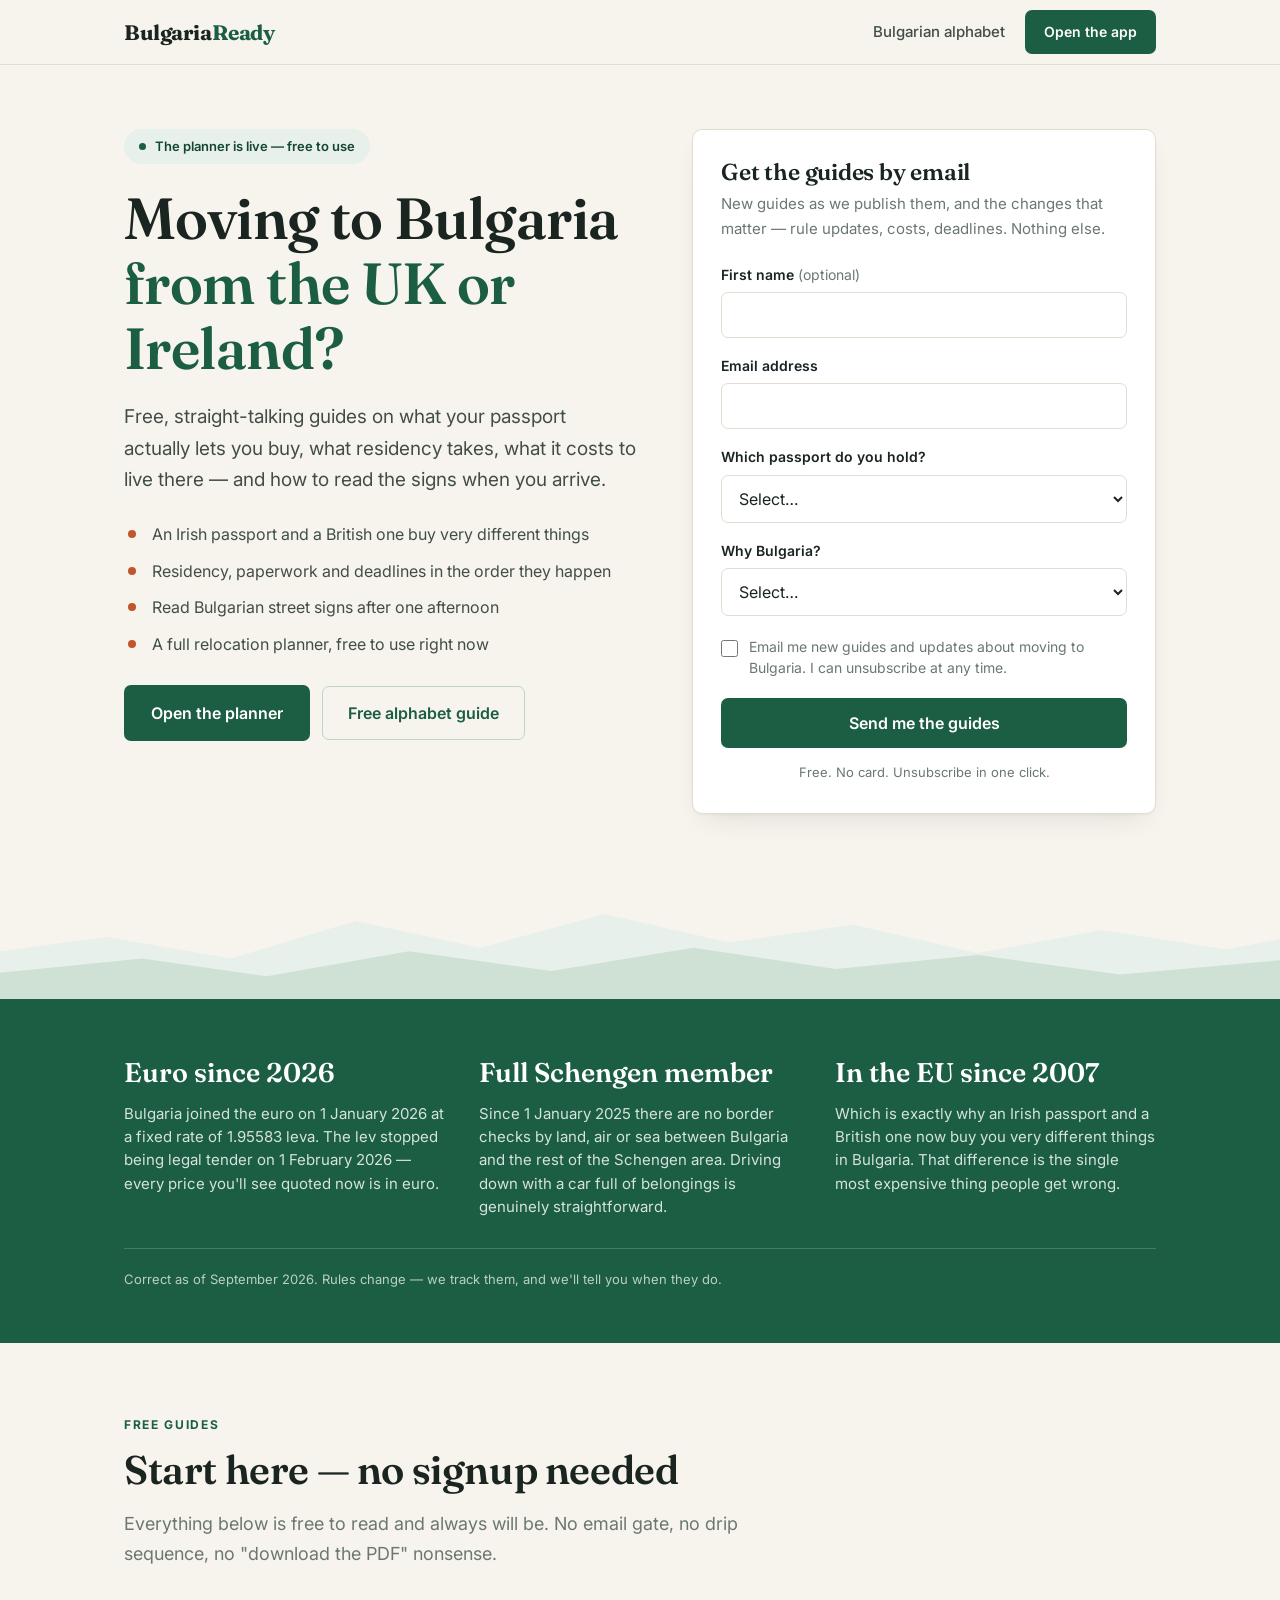
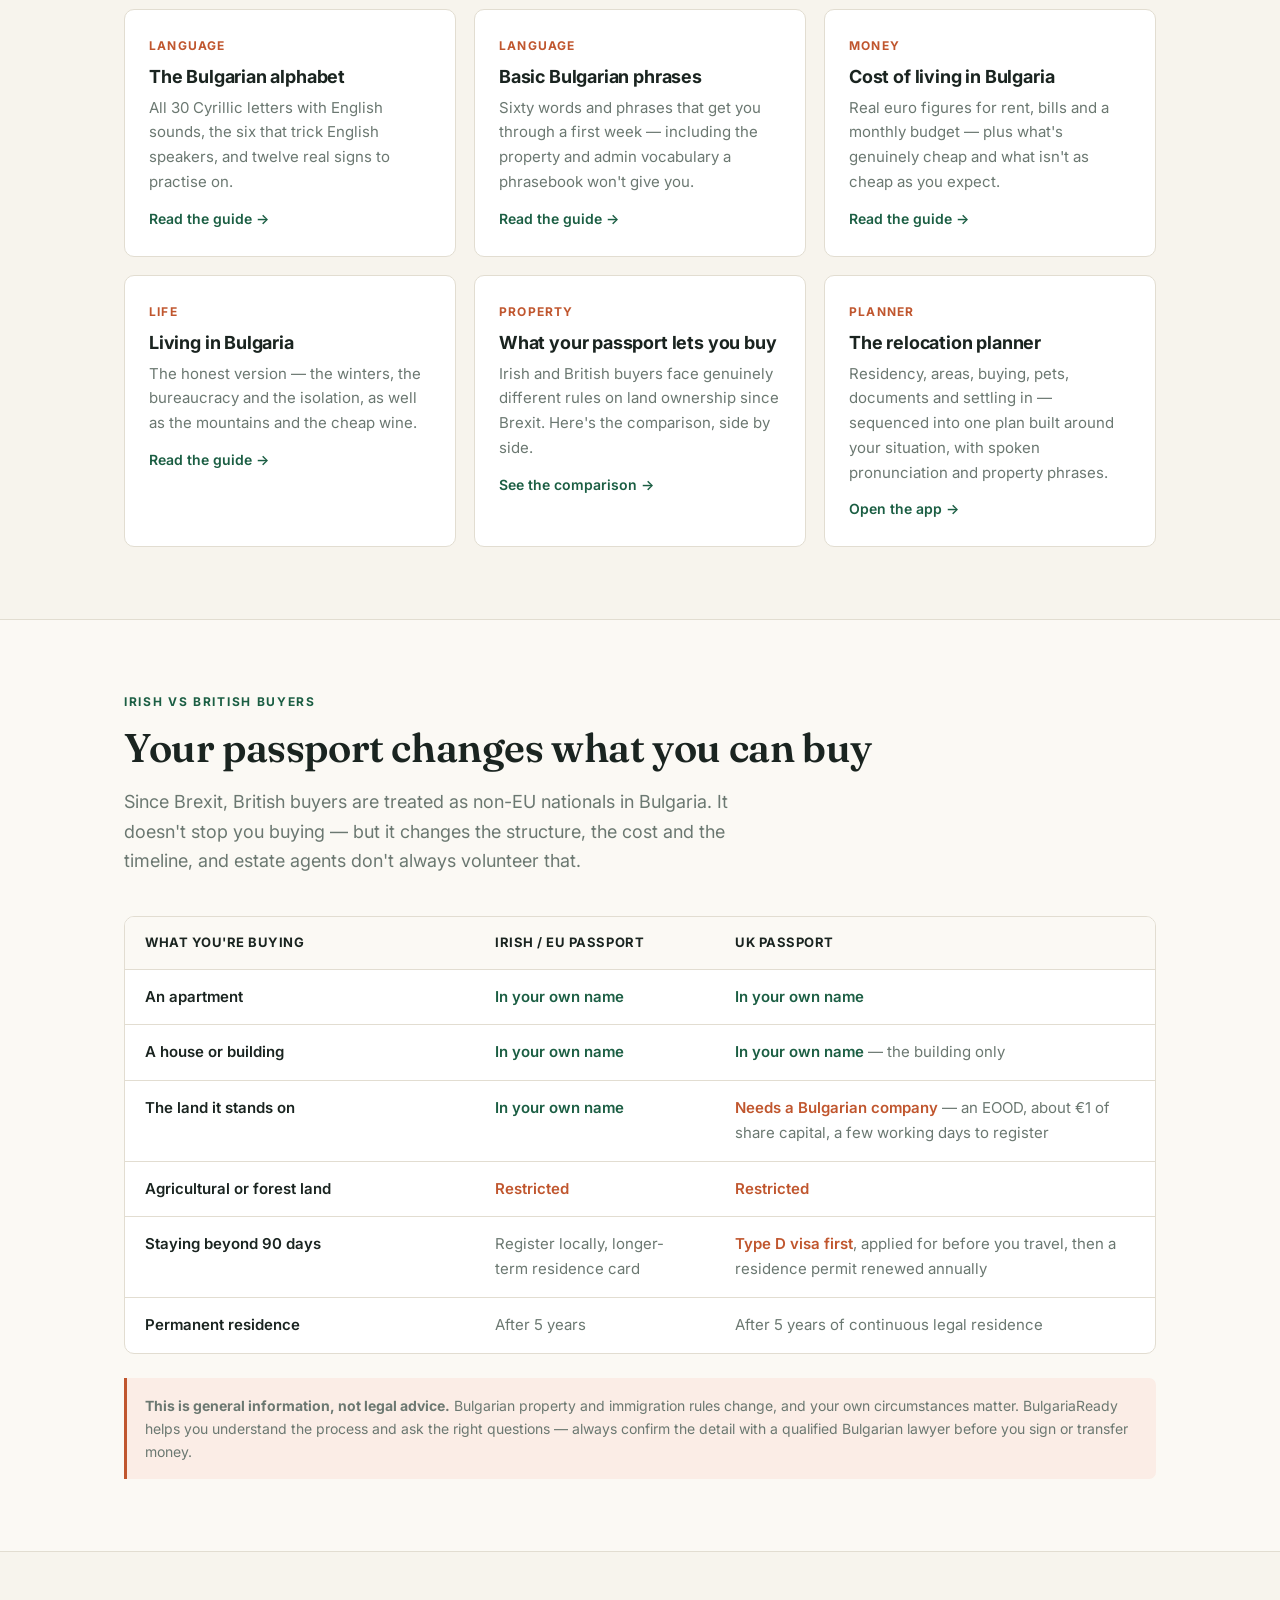
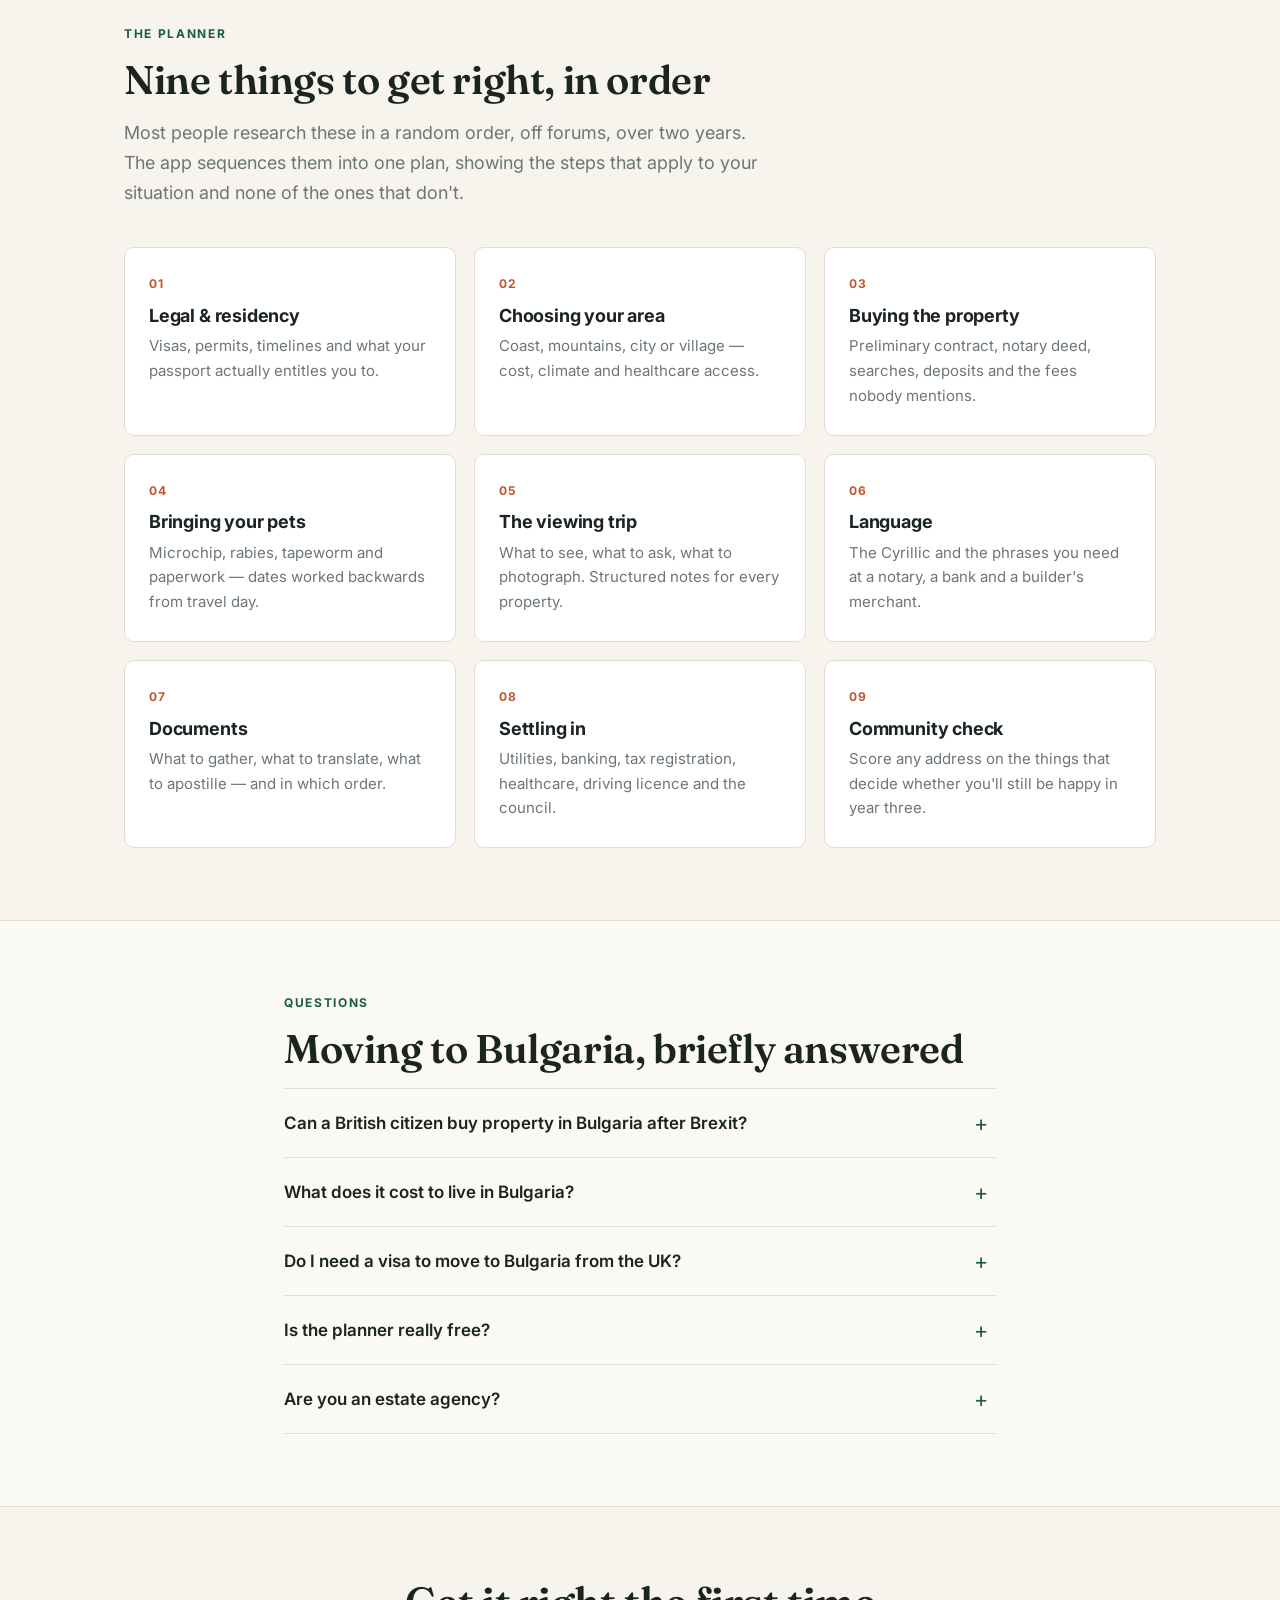
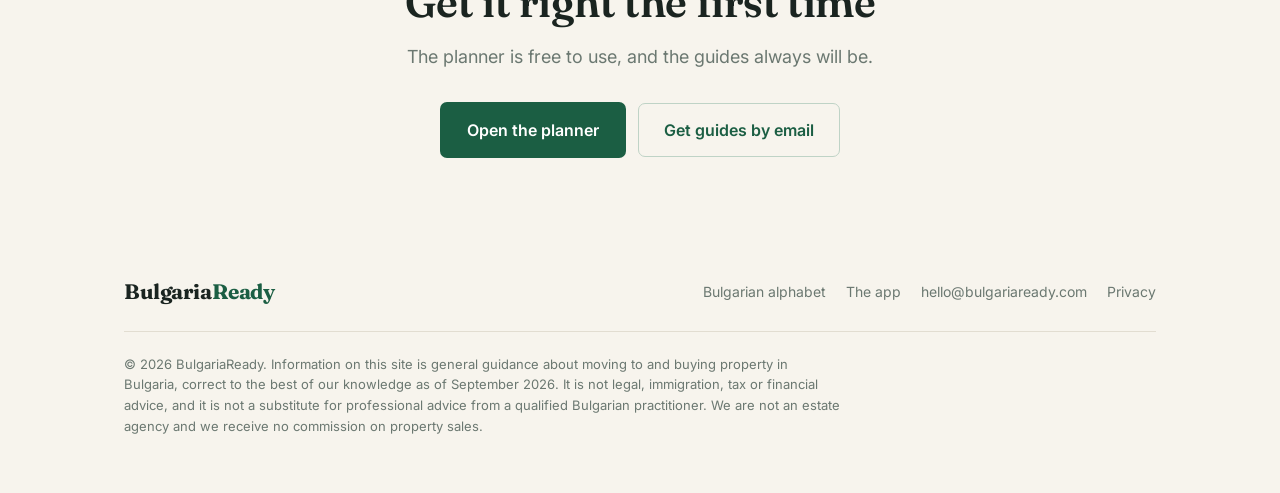
==== commit c725e8b5: "Add guide cluster, privacy page and a BulgariaReady skill Three new guide pages completing the diffi" ====
--- a/bulgaria-ready/index.html
+++ b/bulgaria-ready/index.html
@@ -236,7 +236,7 @@
 </div>
 
 <!-- ═══ FREE GUIDES ═══ -->
-<section>
+<section id="guides">
   <div class="wrap">
     <p class="eyebrow">Free guides</p>
     <h2 class="section-title">Start here — no signup needed</h2>
@@ -256,6 +256,36 @@
         <span class="more">Read the guide →</span>
       </a>
 
+      <a href="basic-bulgarian-phrases.html" class="card card-link">
+        <span class="card-num">LANGUAGE</span>
+        <h3>Basic Bulgarian phrases</h3>
+        <p>
+          Sixty words and phrases that get you through a first week — including the
+          property and admin vocabulary a phrasebook won't give you.
+        </p>
+        <span class="more">Read the guide →</span>
+      </a>
+
+      <a href="cost-of-living-in-bulgaria.html" class="card card-link">
+        <span class="card-num">MONEY</span>
+        <h3>Cost of living in Bulgaria</h3>
+        <p>
+          Real euro figures for rent, bills and a monthly budget — plus what's genuinely
+          cheap and what isn't as cheap as you expect.
+        </p>
+        <span class="more">Read the guide →</span>
+      </a>
+
+      <a href="living-in-bulgaria.html" class="card card-link">
+        <span class="card-num">LIFE</span>
+        <h3>Living in Bulgaria</h3>
+        <p>
+          The honest version — the winters, the bureaucracy and the isolation, as well
+          as the mountains and the cheap wine.
+        </p>
+        <span class="more">Read the guide →</span>
+      </a>
+
       <a href="#passport" class="card card-link">
         <span class="card-num">PROPERTY</span>
         <h3>What your passport lets you buy</h3>
@@ -271,7 +301,8 @@
         <h3>The relocation planner</h3>
         <p>
           Residency, areas, buying, pets, documents and settling in — sequenced into one
-          plan built around your situation. Free to use.
+          plan built around your situation, with spoken pronunciation and property
+          phrases.
         </p>
         <span class="more">Open the app →</span>
       </a>
@@ -446,7 +477,7 @@
         <a href="https://bulgariaready.com">The app</a>
         <!-- TODO: replace with your real Zoho address and policy pages -->
         <a href="mailto:hello@bulgariaready.com">hello@bulgariaready.com</a>
-        <a href="/privacy.html">Privacy</a>
+        <a href="privacy.html">Privacy</a>
       </div>
     </div>
     <p class="foot-legal">
--- a/bulgaria-ready/styles.css
+++ b/bulgaria-ready/styles.css
@@ -355,6 +355,96 @@
 
 .faq-item .answer { padding: 0 40px 22px 0; font-size: 16px; color: var(--muted); }
 
+/* ── APP CTA BAND ──────────────────────── */
+.cta-band {
+  background: var(--green);
+  color: #fff;
+  border-radius: var(--radius);
+  padding: 36px 32px;
+  text-align: center;
+}
+.cta-band h2 { color: #fff; font-size: clamp(24px, 3.6vw, 32px); margin-bottom: 12px; }
+.cta-band p { color: rgba(255,255,255,0.86); font-size: 16px; max-width: 560px; margin: 0 auto 24px; }
+.cta-band .btn-primary { background: #fff; color: var(--green-dark); }
+.cta-band .btn-primary:hover { background: #EAF2EC; }
+
+/* ── CROSS-LINK STRIP (the SEO cluster) ── */
+.guides-strip { display: grid; grid-template-columns: repeat(auto-fit, minmax(230px, 1fr)); gap: 14px; }
+
+.guide-tile {
+  display: block;
+  background: var(--cream);
+  border: 1px solid var(--border);
+  border-radius: 8px;
+  padding: 20px 22px;
+  text-decoration: none;
+  transition: border-color 0.15s, transform 0.15s;
+}
+.guide-tile:hover { border-color: #BFD3C6; transform: translateY(-2px); }
+.guide-tile .gt-kind {
+  font-size: 11px;
+  font-weight: 700;
+  letter-spacing: 0.12em;
+  text-transform: uppercase;
+  color: var(--terra);
+  display: block;
+  margin-bottom: 8px;
+}
+.guide-tile .gt-title { font-size: 17px; font-weight: 700; color: var(--ink); margin-bottom: 5px; }
+.guide-tile .gt-desc { font-size: 14px; color: var(--muted); line-height: 1.5; }
+
+/* ── PHRASE / PRICE TABLES ─────────────── */
+.phrase-block { margin-bottom: 40px; }
+.phrase-block h3 {
+  font-family: var(--body);
+  font-size: 15px;
+  font-weight: 700;
+  letter-spacing: 0.08em;
+  text-transform: uppercase;
+  color: var(--green);
+  margin-bottom: 14px;
+  padding-bottom: 8px;
+  border-bottom: 1px solid var(--border);
+}
+
+.phrase-row {
+  display: grid;
+  grid-template-columns: 1.1fr 0.9fr 1fr;
+  gap: 18px;
+  padding: 13px 0;
+  border-bottom: 1px solid var(--border);
+  align-items: baseline;
+}
+.phrase-row:last-child { border-bottom: none; }
+
+.ph-bg { font-size: 18px; font-weight: 600; color: var(--ink); }
+.ph-tr { font-size: 15px; color: var(--terra); font-style: italic; }
+.ph-en { font-size: 15px; color: var(--muted); }
+
+@media (max-width: 620px) {
+  .phrase-row { grid-template-columns: 1fr; gap: 2px; padding: 14px 0; }
+  .ph-en { margin-top: 2px; }
+}
+
+/* callout used on guide pages */
+.callout {
+  background: var(--green-soft);
+  border-left: 3px solid var(--green);
+  border-radius: 0 8px 8px 0;
+  padding: 20px 24px;
+  margin: 28px 0;
+}
+.callout h3 { font-family: var(--body); font-size: 17px; font-weight: 700; margin-bottom: 8px; }
+.callout p { font-size: 15px; color: var(--body-c); }
+
+/* prose for guide pages */
+.prose p { margin-bottom: 18px; font-size: 17px; }
+.prose h2 { font-size: clamp(24px, 3.4vw, 32px); margin: 40px 0 14px; }
+.prose h3 { font-size: 20px; margin: 28px 0 10px; font-family: var(--body); font-weight: 700; }
+.prose ul { margin: 0 0 18px 22px; }
+.prose li { margin-bottom: 8px; font-size: 17px; }
+.prose > :first-child { margin-top: 0; }
+
 /* ── FOOTER ────────────────────────────── */
 footer { padding: 44px 0 56px; font-size: 14px; color: var(--muted); }
 
